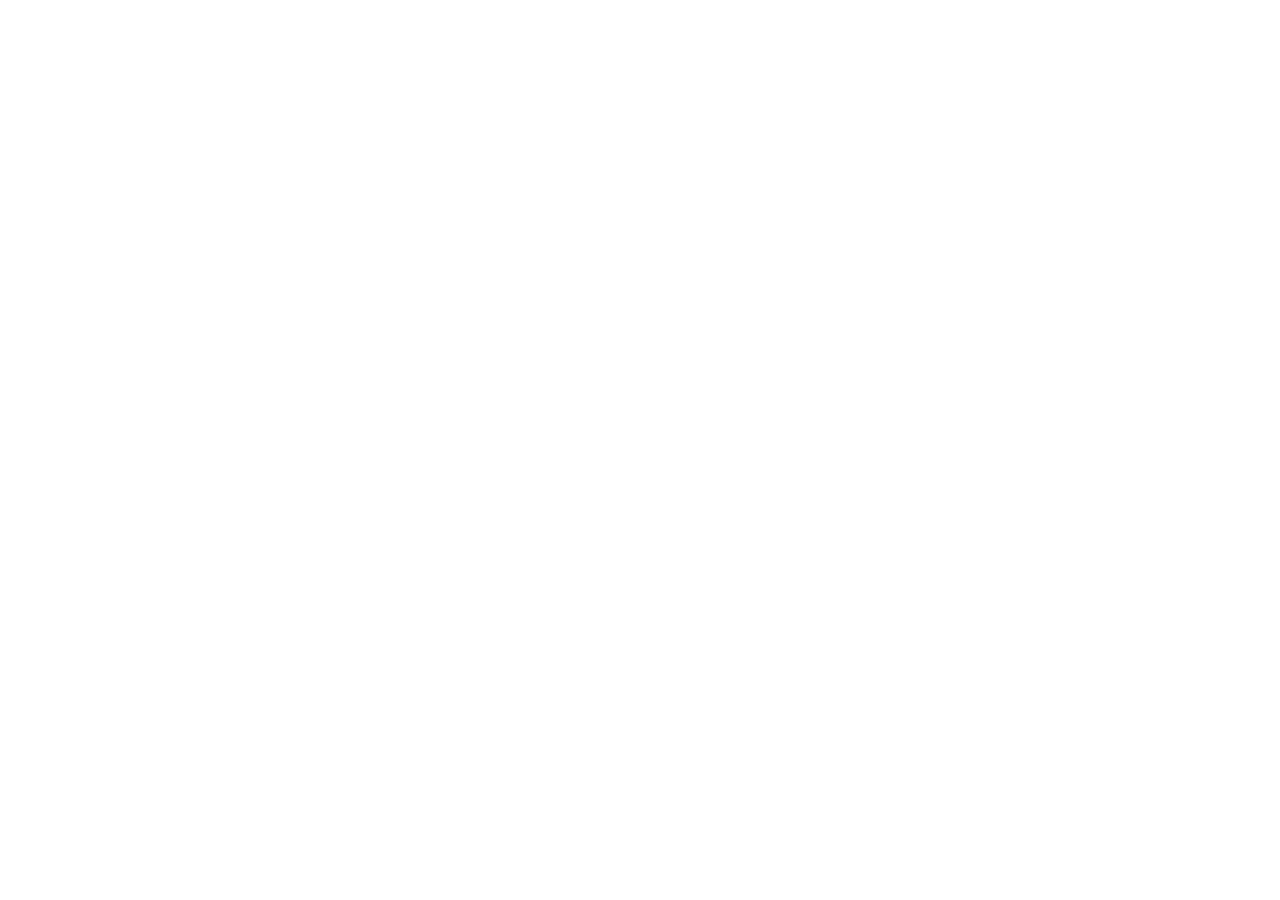
==== index.html @ 9a76689b "Atualiza formação: Engenharia de Software, período 2026-2030 pasta certa" ====
<!DOCTYPE html>
  <html lang="en">
    <head>
      <meta charset="UTF-8" />
      <meta name="viewport" content="width=device-width, initial-scale=1.0" />
      <title>portifolio</title>
      <style>html, body { height: 100%; margin: 0; } #root { height: 100%; }</style>
    </head>

    <body>
      <div id="root"></div>
      <script type="module" src="/src/main.tsx"></script>
    </body>
  </html>
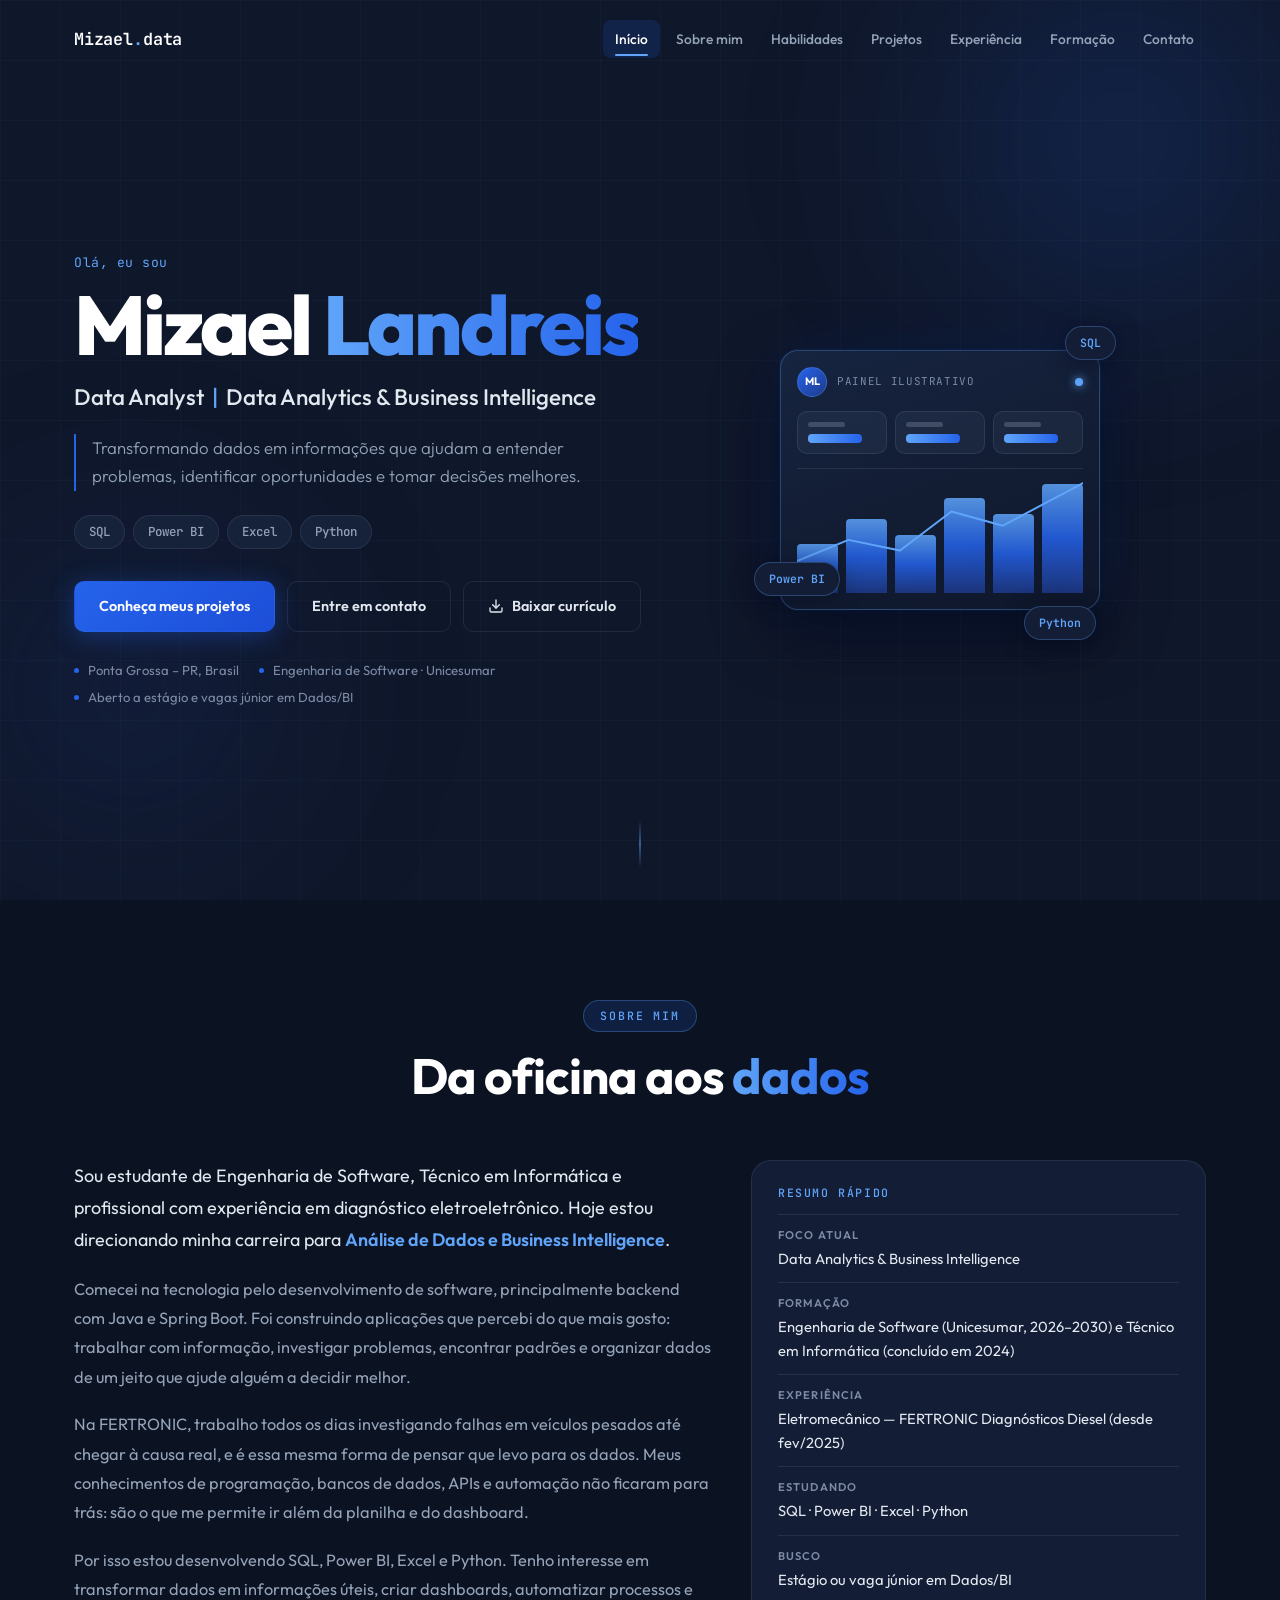
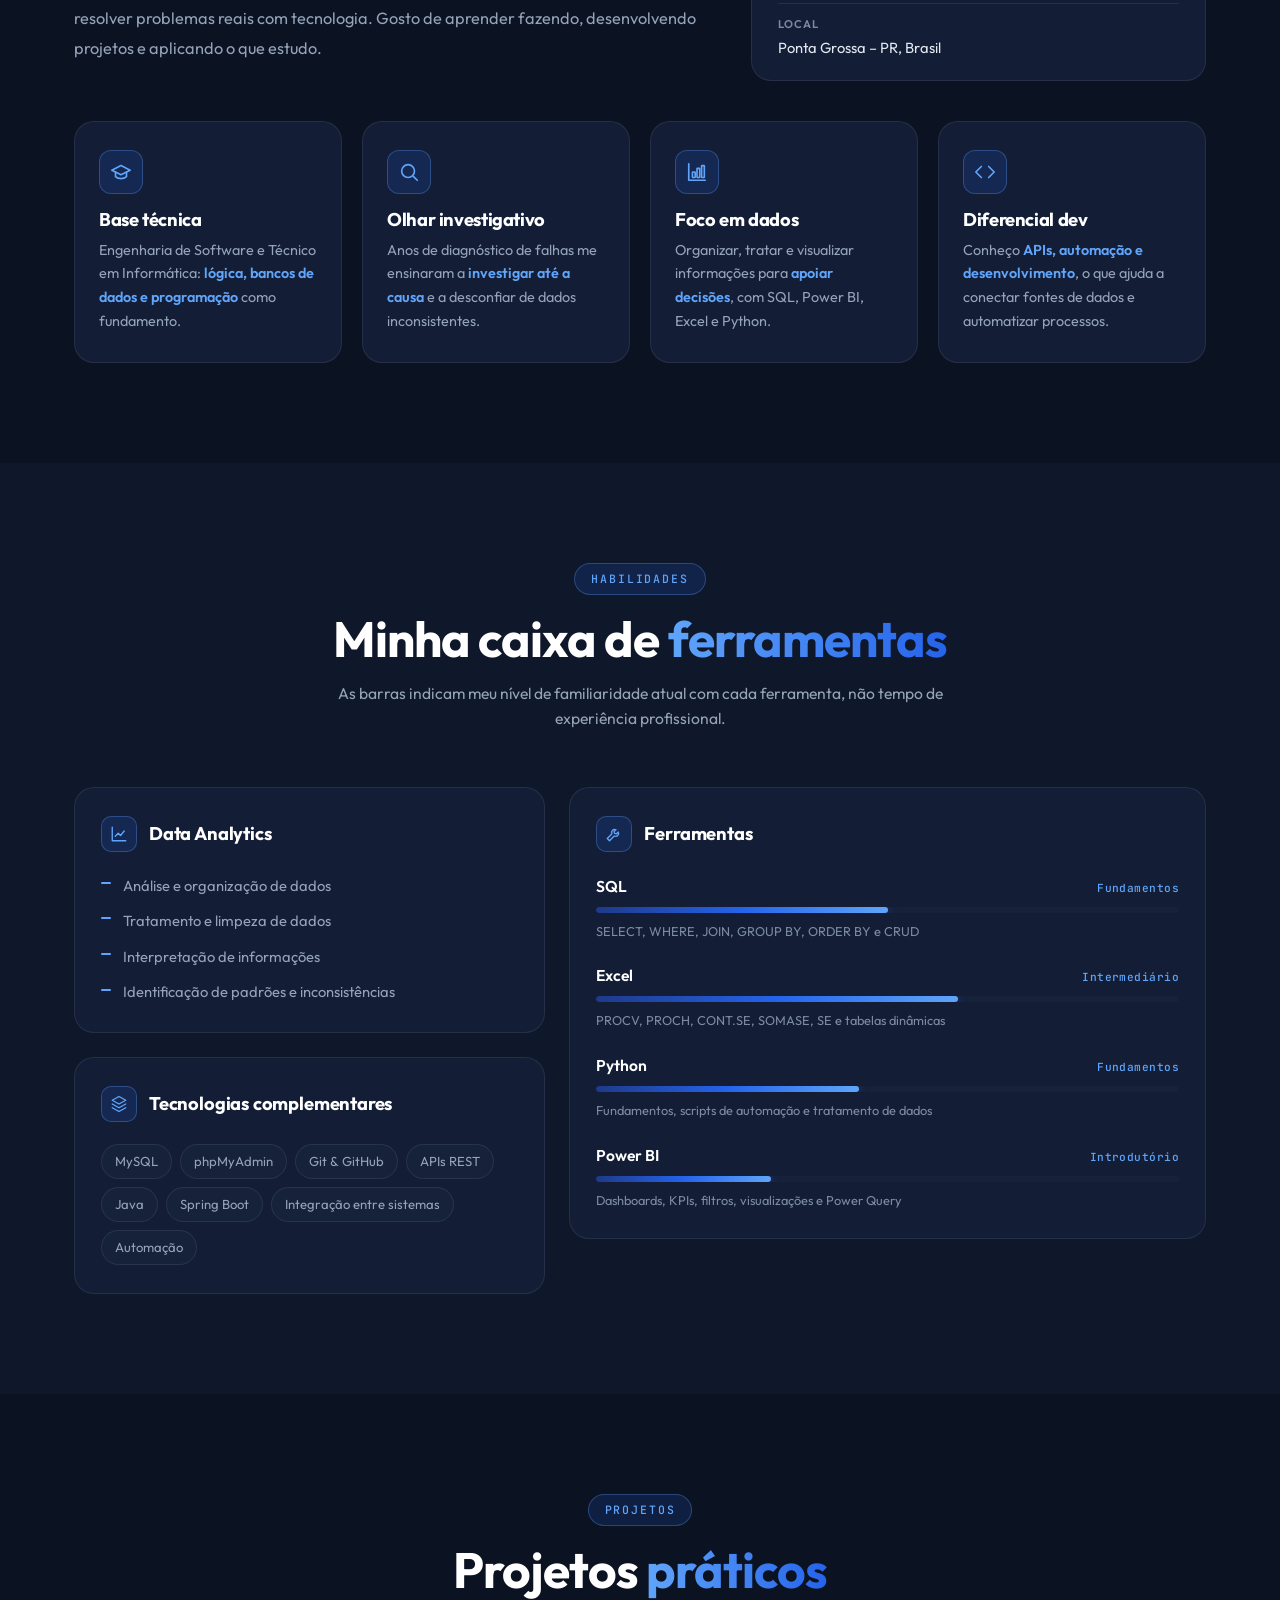
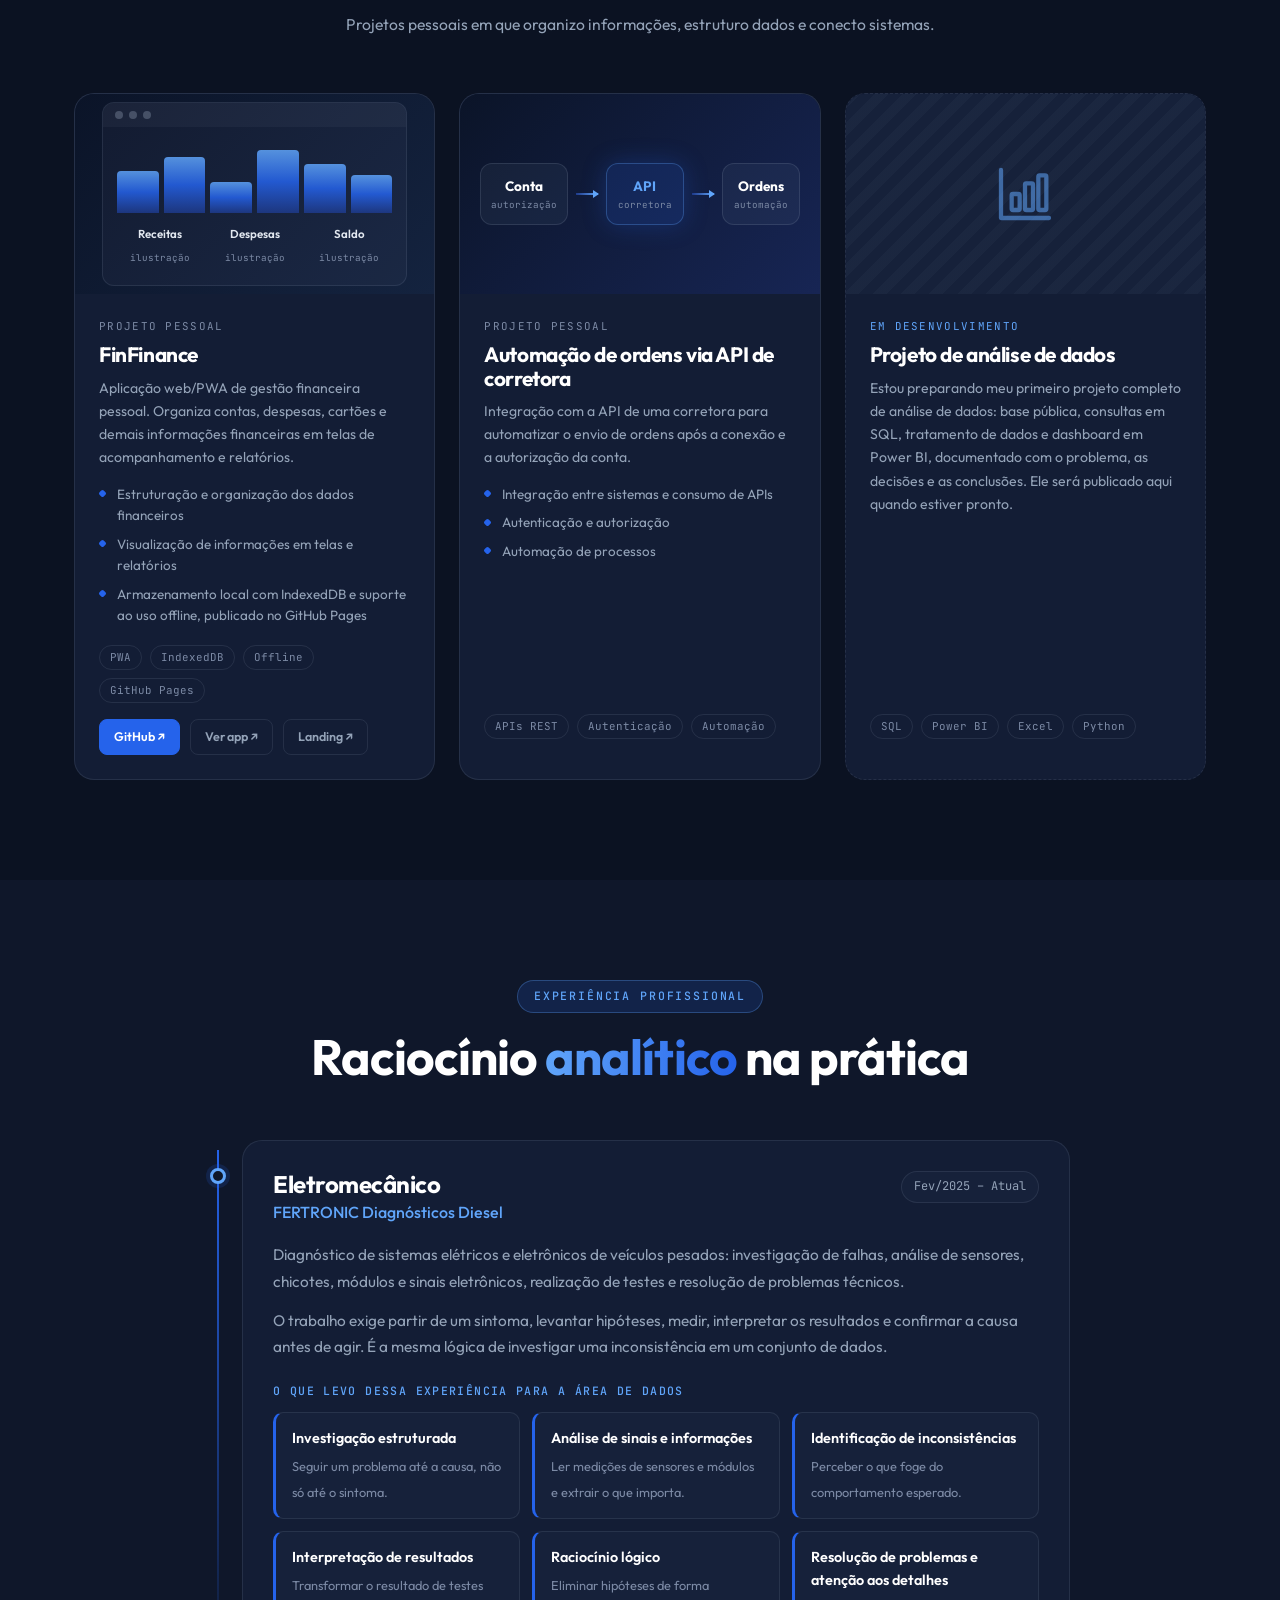
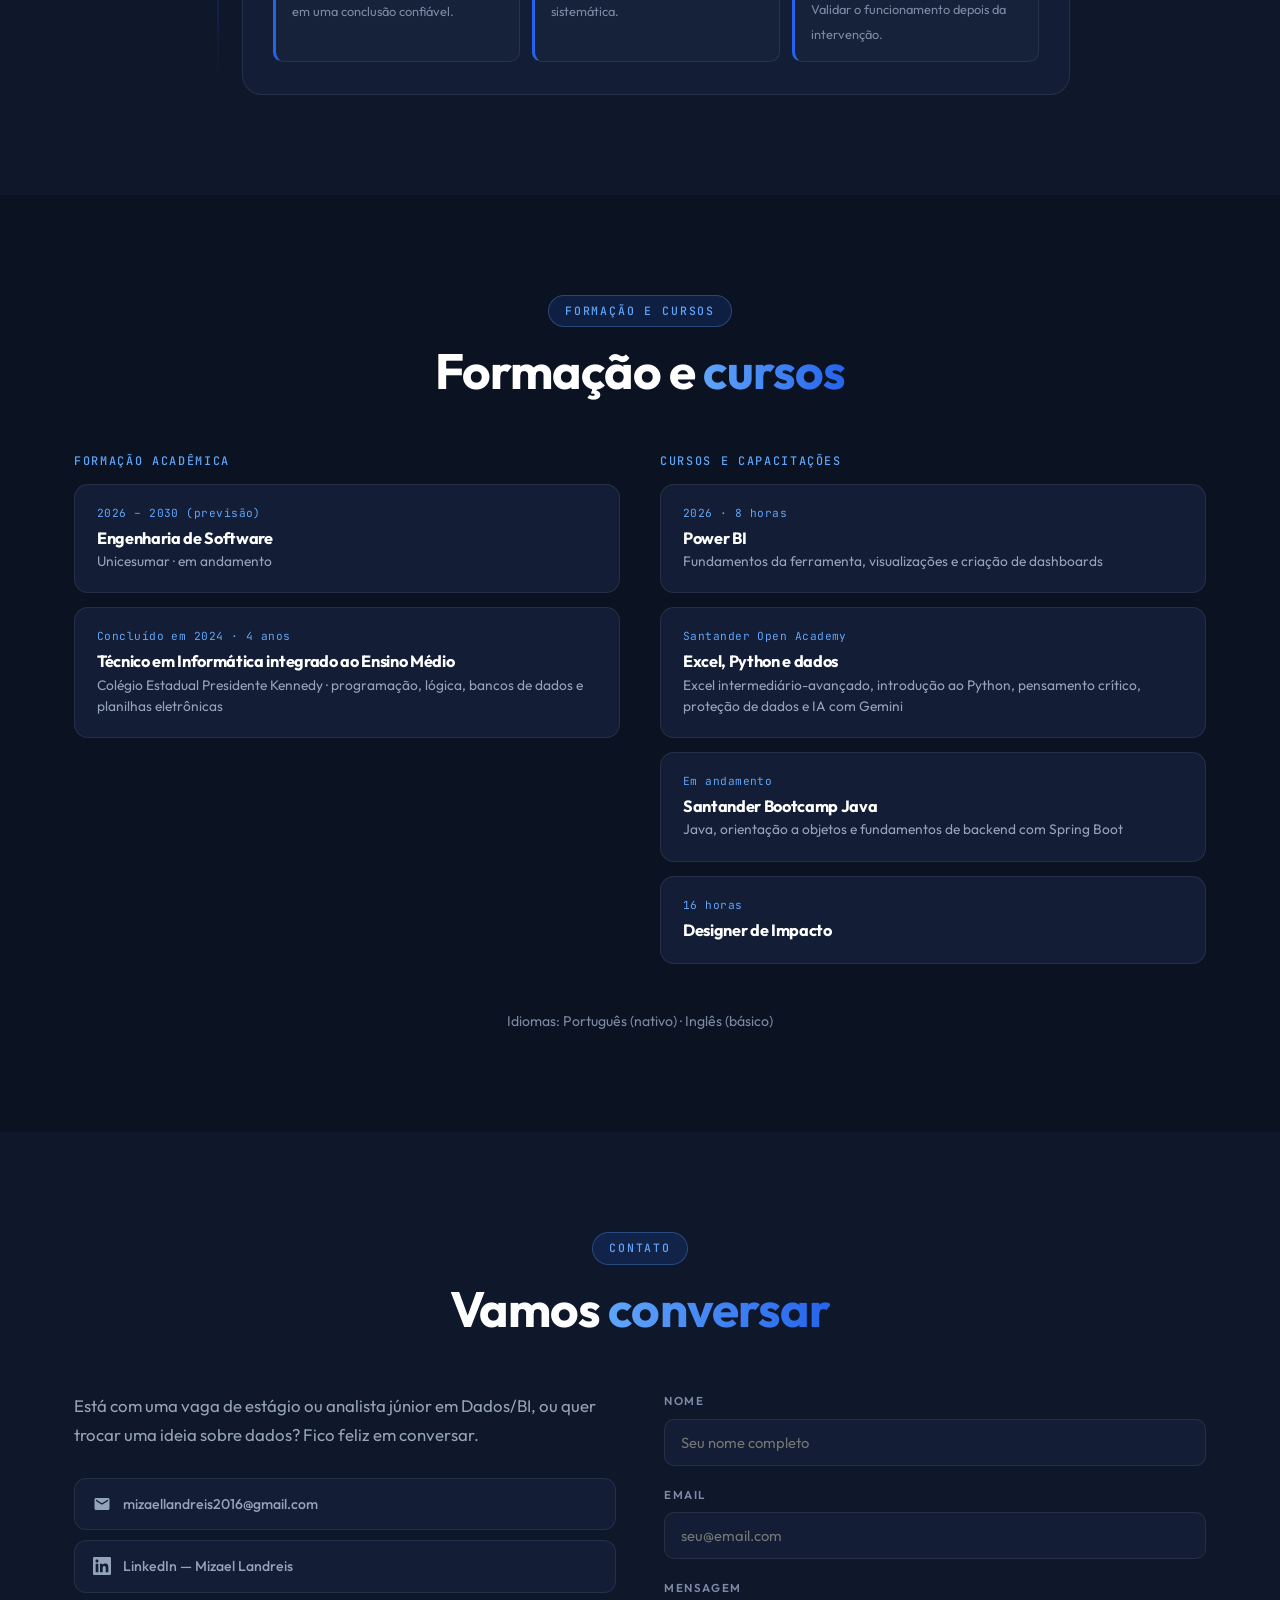
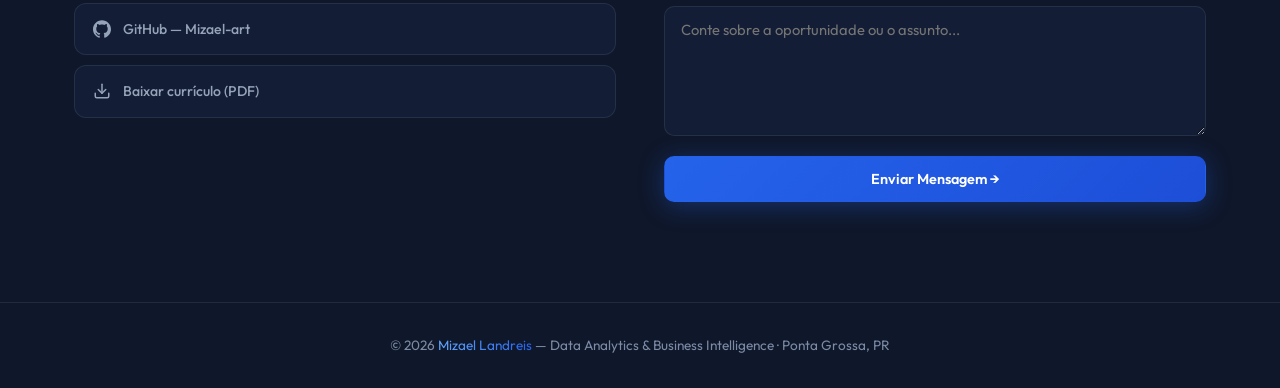
==== commit 42c444a2: "Portfólio reformulado para Data Analytics e Business Intelligence" ====
--- a/index.html
+++ b/index.html
@@ -1,16 +1,491 @@
-
-  <!DOCTYPE html>
-  <html lang="en">
-    <head>
-      <meta charset="UTF-8" />
-      <meta name="viewport" content="width=device-width, initial-scale=1.0" />
-      <title>portifolio</title>
-      <style>html, body { height: 100%; margin: 0; } #root { height: 100%; }</style>
-    </head>
-
-    <body>
-      <div id="root"></div>
-      <script type="module" src="/src/main.tsx"></script>
-    </body>
-  </html>
-  +<!DOCTYPE html>
+<html lang="pt-BR">
+<head>
+  <meta charset="UTF-8" />
+  <meta name="viewport" content="width=device-width, initial-scale=1.0"/>
+  <title>Mizael Landreis — Data Analyst | Data Analytics & Business Intelligence</title>
+  <meta name="description" content="Portfólio de Mizael Landreis, estudante de Engenharia de Software em transição para Data Analytics e Business Intelligence. SQL, Power BI, Excel e Python. Ponta Grossa – PR." />
+  <meta name="theme-color" content="#0F172A" />
+  <meta property="og:title" content="Mizael Landreis — Data Analyst | Data Analytics & BI" />
+  <meta property="og:description" content="Transformando dados em informações que ajudam a entender problemas, identificar oportunidades e tomar decisões melhores." />
+  <meta property="og:type" content="website" />
+  <link rel="preconnect" href="https://fonts.googleapis.com">
+  <link rel="preconnect" href="https://fonts.gstatic.com" crossorigin>
+  <link href="https://fonts.googleapis.com/css2?family=JetBrains+Mono:wght@400;500;600&family=Outfit:wght@300;400;500;600;700;800&display=swap" rel="stylesheet">
+  <link rel="stylesheet" href="style.css"/>
+</head>
+<body>
+
+  <!-- NAV -->
+  <nav id="navbar">
+    <div class="nav-inner">
+      <a href="#home" class="logo">Mizael<span class="dot">.</span>data</a>
+      <ul class="nav-links" id="navLinks">
+        <li><a href="#home">Início</a></li>
+        <li><a href="#about">Sobre mim</a></li>
+        <li><a href="#skills">Habilidades</a></li>
+        <li><a href="#projects">Projetos</a></li>
+        <li><a href="#experience">Experiência</a></li>
+        <li><a href="#education">Formação</a></li>
+        <li><a href="#contact">Contato</a></li>
+      </ul>
+      <button class="hamburger" id="hamburger" aria-label="Abrir menu" aria-expanded="false">
+        <span></span><span></span><span></span>
+      </button>
+    </div>
+  </nav>
+
+  <!-- HERO -->
+  <section id="home" class="hero">
+    <div class="hero-bg-grid"></div>
+    <div class="hero-orb orb1"></div>
+    <div class="hero-orb orb2"></div>
+    <div class="hero-content">
+      <p class="hero-eyebrow reveal">Olá, eu sou</p>
+      <h1 class="hero-name reveal">Mizael <span class="accent">Landreis</span></h1>
+      <h2 class="hero-title reveal">Data Analyst <span class="sep">|</span> Data Analytics &amp; Business Intelligence</h2>
+      <p class="hero-quote reveal">
+        Transformando dados em informações que ajudam a entender problemas, identificar oportunidades e tomar decisões melhores.
+      </p>
+      <p class="hero-desc reveal">
+        <span class="tag-pill">SQL</span>
+        <span class="tag-pill">Power BI</span>
+        <span class="tag-pill">Excel</span>
+        <span class="tag-pill">Python</span>
+      </p>
+      <div class="hero-cta reveal">
+        <a href="#projects" class="btn btn-primary">Conheça meus projetos</a>
+        <a href="#contact" class="btn btn-ghost">Entre em contato</a>
+        <a href="curriculo-mizael-landreis.pdf" class="btn btn-ghost" download>
+          <svg class="btn-ico" viewBox="0 0 24 24" fill="none" stroke="currentColor" stroke-width="2" stroke-linecap="round" stroke-linejoin="round"><path d="M21 15v4a2 2 0 0 1-2 2H5a2 2 0 0 1-2-2v-4"/><polyline points="7 10 12 15 17 10"/><line x1="12" y1="15" x2="12" y2="3"/></svg>
+          Baixar currículo
+        </a>
+      </div>
+      <ul class="hero-meta reveal">
+        <li>Ponta Grossa – PR, Brasil</li>
+        <li>Engenharia de Software · Unicesumar</li>
+        <li>Aberto a estágio e vagas júnior em Dados/BI</li>
+      </ul>
+    </div>
+
+    <!-- Painel ilustrativo (sem dados reais) -->
+    <div class="hero-visual reveal" aria-hidden="true">
+      <div class="dash">
+        <div class="dash-head">
+          <span class="dash-avatar">ML</span>
+          <span class="dash-title">Painel ilustrativo</span>
+          <span class="dash-live"></span>
+        </div>
+        <div class="dash-kpis">
+          <div class="dash-kpi"><i></i><b></b></div>
+          <div class="dash-kpi"><i></i><b></b></div>
+          <div class="dash-kpi"><i></i><b></b></div>
+        </div>
+        <div class="dash-chart">
+          <div class="bar" style="height:42%"></div>
+          <div class="bar" style="height:64%"></div>
+          <div class="bar" style="height:50%"></div>
+          <div class="bar" style="height:82%"></div>
+          <div class="bar" style="height:68%"></div>
+          <div class="bar" style="height:94%"></div>
+          <svg class="dash-line" viewBox="0 0 200 70" preserveAspectRatio="none">
+            <polyline points="0,52 36,40 72,46 108,24 144,32 200,8" fill="none" stroke="#60A5FA" stroke-width="2" stroke-linecap="round" stroke-linejoin="round" vector-effect="non-scaling-stroke"/>
+          </svg>
+        </div>
+      </div>
+      <div class="floating-badge b1">SQL</div>
+      <div class="floating-badge b2">Power BI</div>
+      <div class="floating-badge b3">Python</div>
+    </div>
+    <div class="scroll-indicator"><span></span></div>
+  </section>
+
+  <!-- ABOUT -->
+  <section id="about" class="about section-pad">
+    <div class="container">
+      <div class="section-header reveal">
+        <span class="section-label">Sobre mim</span>
+        <h2>Da oficina aos <span class="accent">dados</span></h2>
+      </div>
+
+      <div class="about-layout">
+        <div class="about-story reveal">
+          <p>Sou estudante de Engenharia de Software, Técnico em Informática e profissional com experiência em diagnóstico eletroeletrônico. Hoje estou direcionando minha carreira para <strong>Análise de Dados e Business Intelligence</strong>.</p>
+          <p>Comecei na tecnologia pelo desenvolvimento de software, principalmente backend com Java e Spring Boot. Foi construindo aplicações que percebi do que mais gosto: trabalhar com informação, investigar problemas, encontrar padrões e organizar dados de um jeito que ajude alguém a decidir melhor.</p>
+          <p>Na FERTRONIC, trabalho todos os dias investigando falhas em veículos pesados até chegar à causa real, e é essa mesma forma de pensar que levo para os dados. Meus conhecimentos de programação, bancos de dados, APIs e automação não ficaram para trás: são o que me permite ir além da planilha e do dashboard.</p>
+          <p>Por isso estou desenvolvendo SQL, Power BI, Excel e Python. Tenho interesse em transformar dados em informações úteis, criar dashboards, automatizar processos e resolver problemas reais com tecnologia. Gosto de aprender fazendo, desenvolvendo projetos e aplicando o que estudo.</p>
+        </div>
+
+        <aside class="about-snapshot reveal" style="--delay:0.1s">
+          <h3>Resumo rápido</h3>
+          <dl>
+            <div><dt>Foco atual</dt><dd>Data Analytics &amp; Business Intelligence</dd></div>
+            <div><dt>Formação</dt><dd>Engenharia de Software (Unicesumar, 2026–2030) e Técnico em Informática (concluído em 2024)</dd></div>
+            <div><dt>Experiência</dt><dd>Eletromecânico — FERTRONIC Diagnósticos Diesel (desde fev/2025)</dd></div>
+            <div><dt>Estudando</dt><dd>SQL · Power BI · Excel · Python</dd></div>
+            <div><dt>Busco</dt><dd>Estágio ou vaga júnior em Dados/BI</dd></div>
+            <div><dt>Local</dt><dd>Ponta Grossa – PR, Brasil</dd></div>
+          </dl>
+        </aside>
+      </div>
+
+      <div class="about-grid">
+        <div class="about-card reveal">
+          <div class="about-icon"><svg viewBox="0 0 24 24" fill="none" stroke="currentColor" stroke-width="1.8" stroke-linecap="round" stroke-linejoin="round"><path d="M22 10 12 5 2 10l10 5 10-5z"/><path d="M6 12v5c3 3 9 3 12 0v-5"/></svg></div>
+          <h3>Base técnica</h3>
+          <p>Engenharia de Software e Técnico em Informática: <strong>lógica, bancos de dados e programação</strong> como fundamento.</p>
+        </div>
+        <div class="about-card reveal" style="--delay:0.1s">
+          <div class="about-icon"><svg viewBox="0 0 24 24" fill="none" stroke="currentColor" stroke-width="1.8" stroke-linecap="round" stroke-linejoin="round"><circle cx="11" cy="11" r="7"/><path d="m21 21-4.3-4.3"/></svg></div>
+          <h3>Olhar investigativo</h3>
+          <p>Anos de diagnóstico de falhas me ensinaram a <strong>investigar até a causa</strong> e a desconfiar de dados inconsistentes.</p>
+        </div>
+        <div class="about-card reveal" style="--delay:0.2s">
+          <div class="about-icon"><svg viewBox="0 0 24 24" fill="none" stroke="currentColor" stroke-width="1.8" stroke-linecap="round" stroke-linejoin="round"><path d="M3 3v18h18"/><rect x="7" y="12" width="3" height="6" rx="0.5"/><rect x="12" y="8" width="3" height="10" rx="0.5"/><rect x="17" y="5" width="3" height="13" rx="0.5"/></svg></div>
+          <h3>Foco em dados</h3>
+          <p>Organizar, tratar e visualizar informações para <strong>apoiar decisões</strong>, com SQL, Power BI, Excel e Python.</p>
+        </div>
+        <div class="about-card reveal" style="--delay:0.3s">
+          <div class="about-icon"><svg viewBox="0 0 24 24" fill="none" stroke="currentColor" stroke-width="1.8" stroke-linecap="round" stroke-linejoin="round"><polyline points="16 18 22 12 16 6"/><polyline points="8 6 2 12 8 18"/></svg></div>
+          <h3>Diferencial dev</h3>
+          <p>Conheço <strong>APIs, automação e desenvolvimento</strong>, o que ajuda a conectar fontes de dados e automatizar processos.</p>
+        </div>
+      </div>
+    </div>
+  </section>
+
+  <!-- SKILLS -->
+  <section id="skills" class="skills section-pad">
+    <div class="container">
+      <div class="section-header reveal">
+        <span class="section-label">Habilidades</span>
+        <h2>Minha caixa de <span class="accent">ferramentas</span></h2>
+        <p class="section-sub">As barras indicam meu nível de familiaridade atual com cada ferramenta, não tempo de experiência profissional.</p>
+      </div>
+
+      <div class="skills-grid">
+
+        <!-- Data Analytics -->
+        <div class="skill-group reveal">
+          <div class="skill-group-header">
+            <span class="skill-icon"><svg viewBox="0 0 24 24" fill="none" stroke="currentColor" stroke-width="1.8" stroke-linecap="round" stroke-linejoin="round"><path d="M3 3v18h18"/><path d="m7 15 4-4 3 3 5-6"/></svg></span>
+            Data Analytics
+          </div>
+          <ul class="skill-list">
+            <li>Análise e organização de dados</li>
+            <li>Tratamento e limpeza de dados</li>
+            <li>Interpretação de informações</li>
+            <li>Identificação de padrões e inconsistências</li>
+          </ul>
+        </div>
+
+        <!-- Ferramentas -->
+        <div class="skill-group skill-group-wide reveal" style="--delay:0.1s">
+          <div class="skill-group-header">
+            <span class="skill-icon"><svg viewBox="0 0 24 24" fill="none" stroke="currentColor" stroke-width="1.8" stroke-linecap="round" stroke-linejoin="round"><path d="M14.7 6.3a4 4 0 0 0-5.4 5.4L3 18l3 3 6.3-6.3a4 4 0 0 0 5.4-5.4l-2.4 2.4-2.6-.6-.6-2.6z"/></svg></span>
+            Ferramentas
+          </div>
+
+          <div class="skill-item">
+            <div class="skill-info"><span>SQL</span><span class="skill-level">Fundamentos</span></div>
+            <div class="skill-bar"><div class="skill-fill" data-w="50"></div></div>
+            <p class="skill-note">SELECT, WHERE, JOIN, GROUP BY, ORDER BY e CRUD</p>
+          </div>
+          <div class="skill-item">
+            <div class="skill-info"><span>Excel</span><span class="skill-level">Intermediário</span></div>
+            <div class="skill-bar"><div class="skill-fill" data-w="62"></div></div>
+            <p class="skill-note">PROCV, PROCH, CONT.SE, SOMASE, SE e tabelas dinâmicas</p>
+          </div>
+          <div class="skill-item">
+            <div class="skill-info"><span>Python</span><span class="skill-level">Fundamentos</span></div>
+            <div class="skill-bar"><div class="skill-fill" data-w="45"></div></div>
+            <p class="skill-note">Fundamentos, scripts de automação e tratamento de dados</p>
+          </div>
+          <div class="skill-item">
+            <div class="skill-info"><span>Power BI</span><span class="skill-level">Introdutório</span></div>
+            <div class="skill-bar"><div class="skill-fill" data-w="30"></div></div>
+            <p class="skill-note">Dashboards, KPIs, filtros, visualizações e Power Query</p>
+          </div>
+        </div>
+
+        <!-- Complementares -->
+        <div class="skill-group reveal" style="--delay:0.2s">
+          <div class="skill-group-header">
+            <span class="skill-icon"><svg viewBox="0 0 24 24" fill="none" stroke="currentColor" stroke-width="1.8" stroke-linecap="round" stroke-linejoin="round"><path d="m12 2 9 5-9 5-9-5z"/><path d="m3 12 9 5 9-5"/><path d="m3 17 9 5 9-5"/></svg></span>
+            Tecnologias complementares
+          </div>
+          <div class="chip-list">
+            <span>MySQL</span>
+            <span>phpMyAdmin</span>
+            <span>Git &amp; GitHub</span>
+            <span>APIs REST</span>
+            <span>Java</span>
+            <span>Spring Boot</span>
+            <span>Integração entre sistemas</span>
+            <span>Automação</span>
+          </div>
+        </div>
+
+      </div>
+    </div>
+  </section>
+
+  <!-- PROJECTS -->
+  <section id="projects" class="projects section-pad">
+    <div class="container">
+      <div class="section-header reveal">
+        <span class="section-label">Projetos</span>
+        <h2>Projetos <span class="accent">práticos</span></h2>
+        <p class="section-sub">Projetos pessoais em que organizo informações, estruturo dados e conecto sistemas.</p>
+      </div>
+      <div class="projects-grid">
+
+        <!-- FinFinance -->
+        <div class="project-card reveal">
+          <div class="project-thumb finance-thumb">
+            <div class="project-mock">
+              <div class="mock-header">
+                <span class="mock-dot"></span><span class="mock-dot"></span><span class="mock-dot"></span>
+              </div>
+              <div class="mock-body">
+                <div class="mock-chart">
+                  <div class="bar" style="height:60%"></div>
+                  <div class="bar" style="height:80%"></div>
+                  <div class="bar" style="height:45%"></div>
+                  <div class="bar" style="height:90%"></div>
+                  <div class="bar" style="height:70%"></div>
+                  <div class="bar" style="height:55%"></div>
+                </div>
+                <div class="mock-stats">
+                  <div class="mock-stat"><span>Receitas</span><small>ilustração</small></div>
+                  <div class="mock-stat"><span>Despesas</span><small>ilustração</small></div>
+                  <div class="mock-stat"><span>Saldo</span><small>ilustração</small></div>
+                </div>
+              </div>
+            </div>
+            <div class="project-overlay"><span class="project-tag">Web / PWA</span></div>
+          </div>
+          <div class="project-info">
+            <span class="project-kicker">Projeto pessoal</span>
+            <h3>FinFinance</h3>
+            <p>Aplicação web/PWA de gestão financeira pessoal. Organiza contas, despesas, cartões e demais informações financeiras em telas de acompanhamento e relatórios.</p>
+            <ul class="project-points">
+              <li>Estruturação e organização dos dados financeiros</li>
+              <li>Visualização de informações em telas e relatórios</li>
+              <li>Armazenamento local com IndexedDB e suporte ao uso offline, publicado no GitHub Pages</li>
+            </ul>
+            <div class="project-tags">
+              <span>PWA</span><span>IndexedDB</span><span>Offline</span><span>GitHub Pages</span>
+            </div>
+            <div class="project-links">
+              <a href="https://github.com/Mizael-art/appFinFinance" target="_blank" rel="noopener" class="plink plink-primary">GitHub ↗</a>
+              <a href="https://mizael-art.github.io/FinFinancesBr/" target="_blank" rel="noopener" class="plink plink-ghost">Ver app ↗</a>
+              <a href="https://finfinance-landing.vercel.app" target="_blank" rel="noopener" class="plink plink-ghost">Landing ↗</a>
+            </div>
+          </div>
+        </div>
+
+        <!-- Automação via API de corretora -->
+        <div class="project-card reveal" style="--delay:0.1s">
+          <div class="project-thumb api-thumb">
+            <div class="flow" aria-hidden="true">
+              <div class="flow-node"><b>Conta</b><small>autorização</small></div>
+              <div class="flow-arrow"></div>
+              <div class="flow-node flow-node-main"><b>API</b><small>corretora</small></div>
+              <div class="flow-arrow"></div>
+              <div class="flow-node"><b>Ordens</b><small>automação</small></div>
+            </div>
+            <div class="project-overlay"><span class="project-tag">API / Automação</span></div>
+          </div>
+          <div class="project-info">
+            <span class="project-kicker">Projeto pessoal</span>
+            <h3>Automação de ordens via API de corretora</h3>
+            <p>Integração com a API de uma corretora para automatizar o envio de ordens após a conexão e a autorização da conta.</p>
+            <ul class="project-points">
+              <li>Integração entre sistemas e consumo de APIs</li>
+              <li>Autenticação e autorização</li>
+              <li>Automação de processos</li>
+            </ul>
+            <div class="project-tags">
+              <span>APIs REST</span><span>Autenticação</span><span>Automação</span>
+            </div>
+          </div>
+        </div>
+
+        <!-- Em desenvolvimento -->
+        <div class="project-card project-card-soon reveal" style="--delay:0.2s">
+          <div class="project-thumb soon-thumb">
+            <div class="soon-icon" aria-hidden="true">
+              <svg viewBox="0 0 24 24" fill="none" stroke="currentColor" stroke-width="1.6" stroke-linecap="round" stroke-linejoin="round"><path d="M3 3v18h18"/><rect x="7" y="12" width="3" height="6" rx="0.5"/><rect x="12" y="8" width="3" height="10" rx="0.5"/><rect x="17" y="5" width="3" height="13" rx="0.5"/></svg>
+            </div>
+          </div>
+          <div class="project-info">
+            <span class="project-kicker project-kicker-soon">Em desenvolvimento</span>
+            <h3>Projeto de análise de dados</h3>
+            <p>Estou preparando meu primeiro projeto completo de análise de dados: base pública, consultas em SQL, tratamento de dados e dashboard em Power BI, documentado com o problema, as decisões e as conclusões. Ele será publicado aqui quando estiver pronto.</p>
+            <div class="project-tags">
+              <span>SQL</span><span>Power BI</span><span>Excel</span><span>Python</span>
+            </div>
+          </div>
+        </div>
+
+      </div>
+    </div>
+  </section>
+
+  <!-- EXPERIENCE -->
+  <section id="experience" class="experience section-pad">
+    <div class="container">
+      <div class="section-header reveal">
+        <span class="section-label">Experiência profissional</span>
+        <h2>Raciocínio <span class="accent">analítico</span> na prática</h2>
+      </div>
+
+      <div class="timeline">
+        <div class="timeline-item reveal">
+          <div class="timeline-marker"></div>
+          <div class="timeline-card">
+            <div class="timeline-top">
+              <div>
+                <h3>Eletromecânico</h3>
+                <p class="timeline-company">FERTRONIC Diagnósticos Diesel</p>
+              </div>
+              <span class="timeline-date">Fev/2025 – Atual</span>
+            </div>
+            <p class="timeline-text">Diagnóstico de sistemas elétricos e eletrônicos de veículos pesados: investigação de falhas, análise de sensores, chicotes, módulos e sinais eletrônicos, realização de testes e resolução de problemas técnicos.</p>
+            <p class="timeline-text">O trabalho exige partir de um sintoma, levantar hipóteses, medir, interpretar os resultados e confirmar a causa antes de agir. É a mesma lógica de investigar uma inconsistência em um conjunto de dados.</p>
+
+            <h4 class="timeline-sub">O que levo dessa experiência para a área de dados</h4>
+            <div class="skill-map">
+              <div class="skill-map-item"><b>Investigação estruturada</b><span>Seguir um problema até a causa, não só até o sintoma.</span></div>
+              <div class="skill-map-item"><b>Análise de sinais e informações</b><span>Ler medições de sensores e módulos e extrair o que importa.</span></div>
+              <div class="skill-map-item"><b>Identificação de inconsistências</b><span>Perceber o que foge do comportamento esperado.</span></div>
+              <div class="skill-map-item"><b>Interpretação de resultados</b><span>Transformar o resultado de testes em uma conclusão confiável.</span></div>
+              <div class="skill-map-item"><b>Raciocínio lógico</b><span>Eliminar hipóteses de forma sistemática.</span></div>
+              <div class="skill-map-item"><b>Resolução de problemas e atenção aos detalhes</b><span>Validar o funcionamento depois da intervenção.</span></div>
+            </div>
+          </div>
+        </div>
+      </div>
+    </div>
+  </section>
+
+  <!-- EDUCATION -->
+  <section id="education" class="education section-pad">
+    <div class="container">
+      <div class="section-header reveal">
+        <span class="section-label">Formação e cursos</span>
+        <h2>Formação e <span class="accent">cursos</span></h2>
+      </div>
+
+      <div class="edu-grid">
+        <div class="edu-col">
+          <h3 class="edu-heading">Formação acadêmica</h3>
+          <div class="edu-card reveal">
+            <span class="edu-date">2026 – 2030 (previsão)</span>
+            <h4>Engenharia de Software</h4>
+            <p>Unicesumar · em andamento</p>
+          </div>
+          <div class="edu-card reveal" style="--delay:0.1s">
+            <span class="edu-date">Concluído em 2024 · 4 anos</span>
+            <h4>Técnico em Informática integrado ao Ensino Médio</h4>
+            <p>Colégio Estadual Presidente Kennedy · programação, lógica, bancos de dados e planilhas eletrônicas</p>
+          </div>
+        </div>
+
+        <div class="edu-col">
+          <h3 class="edu-heading">Cursos e capacitações</h3>
+          <div class="edu-card reveal">
+            <span class="edu-date">2026 · 8 horas</span>
+            <h4>Power BI</h4>
+            <p>Fundamentos da ferramenta, visualizações e criação de dashboards</p>
+          </div>
+          <div class="edu-card reveal" style="--delay:0.1s">
+            <span class="edu-date">Santander Open Academy</span>
+            <h4>Excel, Python e dados</h4>
+            <p>Excel intermediário-avançado, introdução ao Python, pensamento crítico, proteção de dados e IA com Gemini</p>
+          </div>
+          <div class="edu-card reveal" style="--delay:0.15s">
+            <span class="edu-date">Em andamento</span>
+            <h4>Santander Bootcamp Java</h4>
+            <p>Java, orientação a objetos e fundamentos de backend com Spring Boot</p>
+          </div>
+          <div class="edu-card reveal" style="--delay:0.2s">
+            <span class="edu-date">16 horas</span>
+            <h4>Designer de Impacto</h4>
+          </div>
+        </div>
+      </div>
+
+      <p class="edu-lang reveal">Idiomas: Português (nativo) · Inglês (básico)</p>
+    </div>
+  </section>
+
+  <!-- CONTACT -->
+  <section id="contact" class="contact section-pad">
+    <div class="container">
+      <div class="section-header reveal">
+        <span class="section-label">Contato</span>
+        <h2>Vamos <span class="accent">conversar</span></h2>
+      </div>
+      <div class="contact-grid">
+        <div class="contact-info reveal">
+          <p class="contact-lead">Está com uma vaga de estágio ou analista júnior em Dados/BI, ou quer trocar uma ideia sobre dados? Fico feliz em conversar.</p>
+          <div class="social-links">
+            <a href="mailto:mizaellandreis2016@gmail.com" class="social-btn">
+              <svg viewBox="0 0 24 24" fill="currentColor"><path d="M20 4H4c-1.1 0-2 .9-2 2v12c0 1.1.9 2 2 2h16c1.1 0 2-.9 2-2V6c0-1.1-.9-2-2-2zm0 4l-8 5-8-5V6l8 5 8-5v2z"/></svg>
+              mizaellandreis2016@gmail.com
+            </a>
+            <a href="https://linkedin.com/in/mizael-landreis-06b6a039b/" target="_blank" rel="noopener" class="social-btn">
+              <svg viewBox="0 0 24 24" fill="currentColor"><path d="M20.447 20.452h-3.554v-5.569c0-1.328-.027-3.037-1.852-3.037-1.853 0-2.136 1.445-2.136 2.939v5.667H9.351V9h3.414v1.561h.046c.477-.9 1.637-1.85 3.37-1.85 3.601 0 4.267 2.37 4.267 5.455v6.286zM5.337 7.433c-1.144 0-2.063-.926-2.063-2.065 0-1.138.92-2.063 2.063-2.063 1.14 0 2.064.925 2.064 2.063 0 1.139-.925 2.065-2.064 2.065zm1.782 13.019H3.555V9h3.564v11.452zM22.225 0H1.771C.792 0 0 .774 0 1.729v20.542C0 23.227.792 24 1.771 24h20.451C23.2 24 24 23.227 24 22.271V1.729C24 .774 23.2 0 22.222 0h.003z"/></svg>
+              LinkedIn — Mizael Landreis
+            </a>
+            <a href="https://github.com/Mizael-art" target="_blank" rel="noopener" class="social-btn">
+              <svg viewBox="0 0 24 24" fill="currentColor"><path d="M12 .297c-6.63 0-12 5.373-12 12 0 5.303 3.438 9.8 8.205 11.385.6.113.82-.258.82-.577 0-.285-.01-1.04-.015-2.04-3.338.724-4.042-1.61-4.042-1.61C4.422 18.07 3.633 17.7 3.633 17.7c-1.087-.744.084-.729.084-.729 1.205.084 1.838 1.236 1.838 1.236 1.07 1.835 2.809 1.305 3.495.998.108-.776.417-1.305.76-1.605-2.665-.3-5.466-1.332-5.466-5.93 0-1.31.465-2.38 1.235-3.22-.135-.303-.54-1.523.105-3.176 0 0 1.005-.322 3.3 1.23.96-.267 1.98-.399 3-.405 1.02.006 2.04.138 3 .405 2.28-1.552 3.285-1.23 3.285-1.23.645 1.653.24 2.873.12 3.176.765.84 1.23 1.91 1.23 3.22 0 4.61-2.805 5.625-5.475 5.921.42.36.81 1.096.81 2.22 0 1.606-.015 2.896-.015 3.286 0 .315.21.69.825.57C20.565 22.092 24 17.592 24 12.297c0-6.627-5.373-12-12-12"/></svg>
+              GitHub — Mizael-art
+            </a>
+            <a href="curriculo-mizael-landreis.pdf" class="social-btn" download>
+              <svg viewBox="0 0 24 24" fill="none" stroke="currentColor" stroke-width="2" stroke-linecap="round" stroke-linejoin="round"><path d="M21 15v4a2 2 0 0 1-2 2H5a2 2 0 0 1-2-2v-4"/><polyline points="7 10 12 15 17 10"/><line x1="12" y1="15" x2="12" y2="3"/></svg>
+              Baixar currículo (PDF)
+            </a>
+          </div>
+        </div>
+        <div class="contact-form reveal" style="--delay:0.15s">
+          <div class="form-group">
+            <label for="f-name">Nome</label>
+            <input id="f-name" type="text" placeholder="Seu nome completo" autocomplete="name" />
+          </div>
+          <div class="form-group">
+            <label for="f-email">Email</label>
+            <input id="f-email" type="email" placeholder="seu@email.com" autocomplete="email" />
+          </div>
+          <div class="form-group">
+            <label for="f-msg">Mensagem</label>
+            <textarea id="f-msg" rows="5" placeholder="Conte sobre a oportunidade ou o assunto..."></textarea>
+          </div>
+          <button class="btn btn-primary full-width" onclick="handleSend()">Enviar Mensagem →</button>
+          <div id="formMsg" class="form-msg hidden">Abrimos o seu aplicativo de e-mail com a mensagem pronta. Basta enviar!</div>
+        </div>
+      </div>
+    </div>
+  </section>
+
+  <!-- FOOTER -->
+  <footer class="footer">
+    <div class="container">
+      <p>© 2026 <span class="accent">Mizael Landreis</span> — Data Analytics &amp; Business Intelligence · Ponta Grossa, PR</p>
+    </div>
+  </footer>
+
+  <!-- MODAL (visualizador de imagens, reutilizável para prints de projetos) -->
+  <div id="modal-overlay" class="modal-overlay" onclick="closeModal()">
+    <div class="modal-box" onclick="event.stopPropagation()">
+      <button class="modal-close" onclick="closeModal()" aria-label="Fechar">✕</button>
+      <img id="modal-img" src="" alt="" />
+      <p id="modal-caption"></p>
+    </div>
+  </div>
+
+  <script src="script.js"></script>
+</body>
+</html>
--- a/style.css
+++ b/style.css
@@ -0,0 +1,672 @@
+/* ══════════════════════════════════════════
+   MIZAEL LANDREIS — Portfólio Data Analytics
+   style.css · Dark Theme · Blue Accents
+   Outfit (títulos e texto) + JetBrains Mono (rótulos)
+══════════════════════════════════════════ */
+
+:root {
+  /* Superfícies (azul profundo) */
+  --bg:        #0F172A;
+  --bg2:       #0B1222;
+  --bg3:       #16213A;
+  --card:      #131D35;
+  --card-hov:  #182541;
+  --border:    rgba(148,163,184,0.14);
+
+  /* Azuis */
+  --blue:        #2563EB;   /* principal */
+  --blue-dark:   #1E3A8A;   /* escuro */
+  --blue-light:  #60A5FA;   /* claro / destaques em texto */
+  --blue-glow:   rgba(37,99,235,0.16);
+  --blue-line:   rgba(96,165,250,0.30);
+
+  /* Texto */
+  --text:       #E2E8F0;
+  --text-muted: #94A3B8;
+  --text-dim:   #7C8AA5;
+  --white:      #FFFFFF;
+
+  --radius:    14px;
+  --radius-lg: 20px;
+  --shadow:    0 8px 40px rgba(2,6,23,0.6);
+  --shadow-card: 0 4px 24px rgba(2,6,23,0.4);
+  --transition: 0.35s cubic-bezier(0.25, 0.46, 0.45, 0.94);
+  --mono: 'JetBrains Mono', ui-monospace, 'SFMono-Regular', Menlo, monospace;
+}
+
+*, *::before, *::after { box-sizing: border-box; margin: 0; padding: 0; }
+html { scroll-behavior: smooth; }
+
+body {
+  font-family: 'Outfit', sans-serif;
+  background: var(--bg);
+  color: var(--text);
+  overflow-x: hidden;
+  line-height: 1.6;
+}
+
+::-webkit-scrollbar { width: 6px; }
+::-webkit-scrollbar-track { background: var(--bg); }
+::-webkit-scrollbar-thumb { background: var(--blue); border-radius: 4px; }
+
+h1, h2, h3, h4 {
+  font-family: 'Outfit', sans-serif;
+  font-weight: 700;
+  letter-spacing: -0.02em;
+  line-height: 1.12;
+}
+.accent {
+  background: linear-gradient(90deg, var(--blue-light), var(--blue));
+  -webkit-background-clip: text; background-clip: text;
+  -webkit-text-fill-color: transparent; color: var(--blue-light);
+}
+
+/* ── Layout ── */
+.container { max-width: 1180px; margin: 0 auto; padding: 0 24px; }
+.section-pad { padding: 100px 0; }
+
+/* ── Section Headers ── */
+.section-header { text-align: center; margin-bottom: 56px; }
+.section-label {
+  display: inline-block;
+  font-family: var(--mono);
+  font-size: 0.72rem; font-weight: 500;
+  letter-spacing: 0.16em; text-transform: uppercase;
+  color: var(--blue-light);
+  background: var(--blue-glow);
+  border: 1px solid var(--blue-line);
+  padding: 6px 16px; border-radius: 100px;
+  margin-bottom: 16px;
+}
+.section-header h2 { font-size: clamp(2rem, 4.6vw, 3.1rem); color: var(--white); }
+.section-sub { max-width: 620px; margin: 14px auto 0; color: var(--text-muted); font-size: 0.98rem; }
+
+/* ── Reveal Animations ── */
+.reveal {
+  opacity: 0;
+  transform: translateY(32px);
+  transition: opacity 0.65s ease var(--delay, 0s),
+              transform 0.65s ease var(--delay, 0s);
+}
+.reveal.visible { opacity: 1; transform: translateY(0); }
+
+/* ════════════════════════════════════════ NAV */
+#navbar {
+  position: fixed; top: 0; left: 0; right: 0; z-index: 1000;
+  transition: background var(--transition), box-shadow var(--transition);
+}
+#navbar.scrolled {
+  background: rgba(15,23,42,0.88);
+  backdrop-filter: blur(20px);
+  box-shadow: 0 1px 0 var(--border);
+}
+.nav-inner {
+  max-width: 1180px; margin: 0 auto;
+  padding: 20px 24px;
+  display: flex; align-items: center; justify-content: space-between;
+  transition: padding var(--transition);
+}
+#navbar.scrolled .nav-inner { padding: 14px 24px; }
+
+.logo {
+  font-family: var(--mono);
+  font-size: 1.05rem; font-weight: 600;
+  color: var(--white); text-decoration: none; letter-spacing: -0.01em;
+}
+.dot { color: var(--blue-light); }
+
+.nav-links { list-style: none; display: flex; gap: 4px; }
+.nav-links a {
+  position: relative; display: block; padding: 8px 12px;
+  font-size: 0.86rem; font-weight: 500;
+  color: var(--text-muted); text-decoration: none;
+  border-radius: 8px; transition: color var(--transition), background var(--transition);
+}
+.nav-links a:hover { color: var(--white); background: rgba(148,163,184,0.1); }
+.nav-links a.active { color: var(--white); background: var(--blue-glow); }
+.nav-links a.active::after {
+  content: ''; position: absolute; left: 12px; right: 12px; bottom: 2px;
+  height: 2px; border-radius: 2px; background: var(--blue-light);
+}
+
+.hamburger {
+  display: none; flex-direction: column; gap: 5px;
+  background: none; border: none; cursor: pointer; padding: 4px;
+}
+.hamburger span {
+  display: block; width: 22px; height: 2px;
+  background: var(--text); border-radius: 2px; transition: var(--transition);
+}
+.hamburger.open span:nth-child(1) { transform: rotate(45deg) translate(5px, 5px); }
+.hamburger.open span:nth-child(2) { opacity: 0; }
+.hamburger.open span:nth-child(3) { transform: rotate(-45deg) translate(5px, -5px); }
+
+/* ════════════════════════════════════════ HERO */
+.hero {
+  min-height: 100vh;
+  display: flex; align-items: center;
+  position: relative; overflow: hidden;
+  padding: 120px 24px 60px;
+  max-width: 1180px; margin: 0 auto; gap: 56px;
+}
+.hero-bg-grid {
+  position: fixed; inset: 0; z-index: -2;
+  background-image:
+    linear-gradient(rgba(96,165,250,0.04) 1px, transparent 1px),
+    linear-gradient(90deg, rgba(96,165,250,0.04) 1px, transparent 1px);
+  background-size: 60px 60px;
+}
+.hero-orb {
+  position: fixed; border-radius: 50%;
+  filter: blur(90px); z-index: -1; pointer-events: none;
+}
+.orb1 {
+  width: 520px; height: 520px;
+  background: radial-gradient(circle, rgba(37,99,235,0.22), transparent 70%);
+  top: -120px; right: -100px;
+}
+.orb2 {
+  width: 420px; height: 420px;
+  background: radial-gradient(circle, rgba(30,58,138,0.28), transparent 70%);
+  bottom: 0; left: -80px;
+}
+
+.hero-content { flex: 1; max-width: 640px; }
+.hero-eyebrow {
+  font-family: var(--mono); font-size: 0.82rem; color: var(--blue-light);
+  margin-bottom: 10px; letter-spacing: 0.04em;
+}
+.hero-name {
+  font-size: clamp(2.8rem, 7.4vw, 5.2rem);
+  font-weight: 800; letter-spacing: -0.035em;
+  color: var(--white); line-height: 1; margin-bottom: 16px;
+}
+.hero-title {
+  font-size: clamp(1.05rem, 2.2vw, 1.4rem);
+  font-weight: 500; letter-spacing: 0;
+  color: var(--text); line-height: 1.4; margin-bottom: 20px;
+}
+.hero-title .sep { color: var(--blue-light); margin: 0 4px; }
+.hero-quote {
+  font-size: 1.05rem; color: var(--text-muted); font-weight: 300;
+  line-height: 1.7; max-width: 540px; margin-bottom: 24px;
+  padding-left: 16px; border-left: 2px solid var(--blue);
+}
+.hero-desc { display: flex; flex-wrap: wrap; gap: 8px; margin-bottom: 32px; }
+.tag-pill {
+  background: var(--bg3); border: 1px solid var(--border);
+  color: var(--text-muted); padding: 6px 14px; border-radius: 100px;
+  font-family: var(--mono); font-size: 0.78rem; font-weight: 500; transition: var(--transition);
+}
+.tag-pill:hover { border-color: var(--blue-light); color: var(--blue-light); background: var(--blue-glow); }
+.hero-cta { display: flex; gap: 12px; flex-wrap: wrap; margin-bottom: 28px; }
+.hero-meta {
+  list-style: none; display: flex; flex-wrap: wrap; gap: 6px 20px;
+  font-size: 0.82rem; color: var(--text-dim);
+}
+.hero-meta li { position: relative; padding-left: 14px; }
+.hero-meta li::before {
+  content: ''; position: absolute; left: 0; top: 0.6em;
+  width: 5px; height: 5px; border-radius: 50%; background: var(--blue);
+}
+
+/* ── Buttons ── */
+.btn {
+  display: inline-flex; align-items: center; gap: 8px;
+  padding: 13px 24px; border-radius: 10px;
+  font-family: 'Outfit', sans-serif;
+  font-size: 0.9rem; font-weight: 600;
+  text-decoration: none; cursor: pointer;
+  border: 1.5px solid transparent; transition: var(--transition); white-space: nowrap;
+}
+.btn-ico { width: 16px; height: 16px; }
+.btn-primary {
+  background: linear-gradient(135deg, var(--blue), #1D4ED8); color: var(--white);
+  box-shadow: 0 4px 24px rgba(37,99,235,0.35);
+}
+.btn-primary:hover {
+  background: linear-gradient(135deg, #3B82F6, var(--blue));
+  transform: translateY(-2px); box-shadow: 0 8px 32px rgba(37,99,235,0.5);
+}
+.btn-ghost { background: transparent; color: var(--text); border-color: var(--border); }
+.btn-ghost:hover { border-color: var(--blue-light); color: var(--blue-light); background: var(--blue-glow); }
+.btn:focus-visible, .plink:focus-visible, .social-btn:focus-visible, .nav-links a:focus-visible {
+  outline: 2px solid var(--blue-light); outline-offset: 2px;
+}
+.full-width { width: 100%; justify-content: center; }
+
+/* ── Hero Visual: painel estilo dashboard ── */
+.hero-visual {
+  position: relative; width: 340px; height: 320px; flex-shrink: 0;
+}
+.dash {
+  position: absolute; inset: 30px 10px 30px 10px;
+  background: linear-gradient(160deg, rgba(24,37,65,0.95), rgba(15,23,42,0.95));
+  border: 1px solid var(--blue-line);
+  border-radius: 18px; padding: 16px;
+  box-shadow: 0 24px 60px rgba(2,6,23,0.6), 0 0 0 1px rgba(37,99,235,0.1), 0 0 60px rgba(37,99,235,0.12);
+  display: flex; flex-direction: column; gap: 14px;
+}
+.dash-head { display: flex; align-items: center; gap: 10px; }
+.dash-avatar {
+  width: 30px; height: 30px; border-radius: 50%;
+  display: flex; align-items: center; justify-content: center;
+  font-size: 0.68rem; font-weight: 700; color: var(--white);
+  background: linear-gradient(135deg, var(--blue), var(--blue-dark));
+  border: 1px solid var(--blue-line);
+}
+.dash-title { font-family: var(--mono); font-size: 0.68rem; color: var(--text-dim); letter-spacing: 0.06em; text-transform: uppercase; flex: 1; }
+.dash-live { width: 8px; height: 8px; border-radius: 50%; background: var(--blue-light); box-shadow: 0 0 10px var(--blue-light); animation: pulse 2s ease-in-out infinite; }
+@keyframes pulse { 0%,100% { opacity: 0.4; } 50% { opacity: 1; } }
+.dash-kpis { display: grid; grid-template-columns: repeat(3, 1fr); gap: 8px; }
+.dash-kpi { background: rgba(148,163,184,0.07); border: 1px solid var(--border); border-radius: 10px; padding: 10px; display: flex; flex-direction: column; gap: 7px; }
+.dash-kpi i { display: block; height: 5px; width: 55%; border-radius: 4px; background: rgba(148,163,184,0.3); }
+.dash-kpi b { display: block; height: 9px; width: 80%; border-radius: 4px; background: linear-gradient(90deg, var(--blue-light), var(--blue)); }
+.dash-chart {
+  position: relative; flex: 1; display: flex; align-items: flex-end; gap: 8px;
+  padding-top: 8px; border-top: 1px solid var(--border);
+}
+.dash-chart .bar { flex: 1; transform-origin: bottom; animation: growBar 1.2s cubic-bezier(0.25,0.46,0.45,0.94) both; }
+.dash-chart .bar:nth-child(2) { animation-delay: 0.1s; }
+.dash-chart .bar:nth-child(3) { animation-delay: 0.2s; }
+.dash-chart .bar:nth-child(4) { animation-delay: 0.3s; }
+.dash-chart .bar:nth-child(5) { animation-delay: 0.4s; }
+.dash-chart .bar:nth-child(6) { animation-delay: 0.5s; }
+@keyframes growBar { from { transform: scaleY(0); } to { transform: scaleY(1); } }
+.dash-line { position: absolute; left: 0; right: 0; bottom: 0; width: 100%; height: 100%; pointer-events: none; }
+
+.floating-badge {
+  position: absolute;
+  background: var(--card); border: 1px solid var(--blue-line);
+  color: var(--blue-light); padding: 7px 14px; border-radius: 100px;
+  font-family: var(--mono); font-size: 0.72rem; font-weight: 600; white-space: nowrap;
+  box-shadow: var(--shadow-card); animation: float 3s ease-in-out infinite;
+}
+.b1 { top: 6px; right: -6px; animation-delay: 0s; }
+.b2 { bottom: 44px; left: -16px; animation-delay: 0.8s; }
+.b3 { bottom: 0px; right: 14px; animation-delay: 1.6s; }
+@keyframes float { 0%,100% { transform: translateY(0); } 50% { transform: translateY(-8px); } }
+
+.scroll-indicator {
+  position: absolute; bottom: 32px; left: 50%; transform: translateX(-50%);
+}
+.scroll-indicator span {
+  display: block; width: 1px; height: 48px;
+  background: linear-gradient(to bottom, transparent, var(--blue-light), transparent);
+  animation: scrollPulse 2s ease-in-out infinite;
+}
+@keyframes scrollPulse { 0%,100% { opacity: 0.3; transform: scaleY(0.6); } 50% { opacity: 1; transform: scaleY(1); } }
+
+/* ════════════════════════════════════════ ABOUT */
+.about { background: var(--bg2); }
+.about-layout {
+  display: grid; grid-template-columns: 1.4fr 1fr; gap: 40px;
+  margin-bottom: 40px; align-items: start;
+}
+.about-story p { font-size: 1.02rem; color: var(--text-muted); line-height: 1.8; margin-bottom: 18px; }
+.about-story p:first-child { color: var(--text); font-size: 1.12rem; }
+.about-story strong { color: var(--blue-light); font-weight: 600; }
+
+.about-snapshot {
+  background: var(--card); border: 1px solid var(--border);
+  border-radius: var(--radius-lg); padding: 26px 26px 8px;
+}
+.about-snapshot h3 {
+  font-family: var(--mono); font-size: 0.72rem; font-weight: 500;
+  letter-spacing: 0.14em; text-transform: uppercase; color: var(--blue-light); margin-bottom: 14px;
+}
+.about-snapshot dl > div { padding: 12px 0; border-top: 1px solid var(--border); }
+.about-snapshot dt { font-size: 0.7rem; letter-spacing: 0.1em; text-transform: uppercase; color: var(--text-dim); margin-bottom: 2px; font-weight: 600; }
+.about-snapshot dd { font-size: 0.92rem; color: var(--text); }
+
+.about-grid { display: grid; grid-template-columns: repeat(auto-fit, minmax(230px, 1fr)); gap: 20px; }
+.about-card {
+  background: var(--card); border: 1px solid var(--border);
+  border-radius: var(--radius-lg); padding: 28px 24px; transition: var(--transition);
+}
+.about-card:hover {
+  border-color: var(--blue-line); background: var(--card-hov);
+  transform: translateY(-4px); box-shadow: 0 12px 40px rgba(37,99,235,0.12);
+}
+.about-icon {
+  width: 44px; height: 44px; border-radius: 12px; margin-bottom: 16px;
+  display: flex; align-items: center; justify-content: center;
+  color: var(--blue-light); background: var(--blue-glow); border: 1px solid var(--blue-line);
+}
+.about-icon svg { width: 22px; height: 22px; }
+.about-card h3 { font-size: 1.15rem; margin-bottom: 8px; color: var(--white); }
+.about-card p { font-size: 0.9rem; color: var(--text-muted); line-height: 1.65; }
+.about-card strong { color: var(--blue-light); font-weight: 600; }
+
+/* ════════════════════════════════════════ SKILLS */
+.skills-grid { display: grid; grid-template-columns: 1fr 1.35fr; gap: 24px; align-items: start; }
+.skill-group {
+  background: var(--card); border: 1px solid var(--border);
+  border-radius: var(--radius-lg); padding: 28px 26px;
+}
+.skill-group-wide { grid-row: span 2; }
+.skill-group-header {
+  font-size: 1.15rem; font-weight: 700; letter-spacing: -0.01em;
+  color: var(--white); margin-bottom: 22px;
+  display: flex; align-items: center; gap: 12px;
+}
+.skill-icon {
+  width: 36px; height: 36px; border-radius: 10px; flex-shrink: 0;
+  display: flex; align-items: center; justify-content: center;
+  color: var(--blue-light); background: var(--blue-glow); border: 1px solid var(--blue-line);
+}
+.skill-icon svg { width: 18px; height: 18px; }
+
+.skill-list { list-style: none; display: flex; flex-direction: column; gap: 12px; }
+.skill-list li {
+  position: relative; padding-left: 22px; font-size: 0.92rem; color: var(--text-muted);
+}
+.skill-list li::before {
+  content: ''; position: absolute; left: 0; top: 0.55em;
+  width: 10px; height: 2px; border-radius: 2px; background: var(--blue-light);
+}
+
+.skill-item { margin-bottom: 22px; }
+.skill-item:last-child { margin-bottom: 0; }
+.skill-info { display: flex; justify-content: space-between; align-items: baseline; margin-bottom: 8px; }
+.skill-info span { font-size: 0.98rem; font-weight: 600; color: var(--white); }
+.skill-info .skill-level {
+  font-family: var(--mono); font-size: 0.7rem !important; color: var(--blue-light) !important;
+  font-weight: 500; letter-spacing: 0.04em;
+}
+.skill-bar { height: 6px; background: var(--bg3); border-radius: 100px; overflow: hidden; }
+.skill-fill {
+  height: 100%; width: 0%;
+  background: linear-gradient(90deg, var(--blue-dark), var(--blue), var(--blue-light));
+  border-radius: 100px;
+  transition: width 1.2s cubic-bezier(0.25, 0.46, 0.45, 0.94);
+  box-shadow: 0 0 10px rgba(37,99,235,0.55);
+}
+.skill-note { margin-top: 8px; font-size: 0.8rem; color: var(--text-dim); }
+
+.chip-list { display: flex; flex-wrap: wrap; gap: 8px; }
+.chip-list span {
+  font-size: 0.82rem; color: var(--text-muted);
+  background: var(--bg3); border: 1px solid var(--border);
+  padding: 6px 13px; border-radius: 100px; transition: var(--transition);
+}
+.chip-list span:hover { color: var(--blue-light); border-color: var(--blue-line); background: var(--blue-glow); }
+
+/* ════════════════════════════════════════ PROJECTS */
+.projects { background: var(--bg2); }
+.projects-grid { display: grid; grid-template-columns: repeat(auto-fit, minmax(320px, 1fr)); gap: 24px; }
+
+.project-card {
+  display: flex; flex-direction: column;
+  background: var(--card); border: 1px solid var(--border);
+  border-radius: var(--radius-lg); overflow: hidden; transition: var(--transition);
+}
+.project-card:hover {
+  border-color: var(--blue-line); transform: translateY(-6px);
+  box-shadow: 0 16px 48px rgba(2,6,23,0.5), 0 0 0 1px rgba(37,99,235,0.2);
+}
+
+.project-thumb {
+  position: relative; height: 200px; overflow: hidden;
+  display: flex; align-items: center; justify-content: center;
+}
+.project-overlay {
+  position: absolute; inset: 0;
+  background: linear-gradient(to top, rgba(2,6,23,0.7) 0%, transparent 60%);
+  display: flex; align-items: flex-end; padding: 16px;
+  opacity: 0; transition: var(--transition);
+}
+.project-card:hover .project-overlay { opacity: 1; }
+.project-tag {
+  background: var(--blue); color: white;
+  font-family: var(--mono); font-size: 0.68rem; font-weight: 600; letter-spacing: 0.06em;
+  text-transform: uppercase; padding: 4px 10px; border-radius: 6px;
+}
+
+.project-info { padding: 24px; display: flex; flex-direction: column; flex: 1; }
+.project-kicker {
+  font-family: var(--mono); font-size: 0.68rem; letter-spacing: 0.12em; text-transform: uppercase;
+  color: var(--text-dim); margin-bottom: 8px;
+}
+.project-kicker-soon { color: var(--blue-light); }
+.project-info h3 { font-size: 1.3rem; color: var(--white); margin-bottom: 10px; }
+.project-info p { font-size: 0.88rem; color: var(--text-muted); line-height: 1.65; margin-bottom: 14px; }
+.project-points { list-style: none; display: flex; flex-direction: column; gap: 7px; margin-bottom: 18px; }
+.project-points li { position: relative; padding-left: 18px; font-size: 0.84rem; color: var(--text-muted); }
+.project-points li::before {
+  content: ''; position: absolute; left: 0; top: 0.5em; width: 7px; height: 7px;
+  border-radius: 2px; background: var(--blue); transform: rotate(45deg) scale(0.85);
+}
+.project-tags { display: flex; gap: 8px; flex-wrap: wrap; margin-bottom: 16px; margin-top: auto; }
+.project-tags span {
+  font-family: var(--mono); font-size: 0.68rem; color: var(--text-dim); border: 1px solid var(--border);
+  padding: 3px 10px; border-radius: 100px; transition: var(--transition);
+}
+.project-card:hover .project-tags span { border-color: var(--blue-line); color: var(--text-muted); }
+
+/* Project link buttons */
+.project-links { display: flex; gap: 10px; flex-wrap: wrap; }
+.plink {
+  display: inline-flex; align-items: center;
+  padding: 7px 14px; border-radius: 8px;
+  font-size: 0.78rem; font-weight: 600;
+  text-decoration: none; cursor: pointer;
+  border: 1.5px solid transparent; transition: var(--transition);
+  white-space: nowrap;
+}
+.plink-primary { background: var(--blue); color: white; border-color: var(--blue); }
+.plink-primary:hover { background: #3B82F6; border-color: #3B82F6; transform: translateY(-1px); }
+.plink-ghost { background: transparent; color: var(--text-muted); border-color: var(--border); }
+.plink-ghost:hover { border-color: var(--blue-light); color: var(--blue-light); background: var(--blue-glow); }
+
+/* Thumb backgrounds */
+.finance-thumb { background: linear-gradient(135deg, #0B1428 0%, #14233F 100%); }
+.api-thumb { background: linear-gradient(135deg, #0B1428 0%, #172554 100%); }
+.soon-thumb { background: repeating-linear-gradient(135deg, rgba(148,163,184,0.04) 0 10px, transparent 10px 20px), var(--bg3); }
+
+/* Mock FinFinance */
+.project-mock { width: 85%; background: rgba(148,163,184,0.05); border: 1px solid rgba(148,163,184,0.14); border-radius: 12px; overflow: hidden; }
+.mock-header { padding: 8px 12px; background: rgba(148,163,184,0.06); display: flex; gap: 6px; }
+.mock-dot { width: 8px; height: 8px; border-radius: 50%; background: rgba(148,163,184,0.35); }
+.mock-body { padding: 16px 14px; }
+.mock-chart { display: flex; align-items: flex-end; gap: 5px; height: 70px; margin-bottom: 12px; }
+.bar { flex: 1; background: linear-gradient(to top, var(--blue-dark), var(--blue), var(--blue-light)); border-radius: 4px 4px 0 0; opacity: 0.85; }
+.mock-stats { display: flex; gap: 8px; justify-content: space-between; }
+.mock-stat { text-align: center; flex: 1; }
+.mock-stat span { display: block; font-size: 0.72rem; font-weight: 600; color: var(--text); }
+.mock-stat small { font-size: 0.58rem; color: var(--text-dim); font-family: var(--mono); }
+
+/* Fluxo API */
+.flow { display: flex; align-items: center; gap: 8px; width: 90%; justify-content: center; }
+.flow-node {
+  display: flex; flex-direction: column; align-items: center; justify-content: center;
+  min-width: 78px; padding: 12px 10px; border-radius: 12px;
+  background: rgba(148,163,184,0.07); border: 1px solid rgba(148,163,184,0.18);
+}
+.flow-node b { font-size: 0.85rem; color: var(--white); }
+.flow-node small { font-family: var(--mono); font-size: 0.58rem; color: var(--text-dim); }
+.flow-node-main { background: var(--blue-glow); border-color: var(--blue-line); box-shadow: 0 0 24px rgba(37,99,235,0.25); }
+.flow-node-main b { color: var(--blue-light); }
+.flow-arrow { position: relative; flex: 0 0 22px; height: 2px; background: linear-gradient(90deg, var(--blue-dark), var(--blue-light)); }
+.flow-arrow::after {
+  content: ''; position: absolute; right: -1px; top: -3px;
+  border-left: 6px solid var(--blue-light); border-top: 4px solid transparent; border-bottom: 4px solid transparent;
+}
+
+/* Card "em desenvolvimento" */
+.project-card-soon { border-style: dashed; }
+.project-card-soon:hover { transform: none; box-shadow: none; border-color: var(--blue-line); }
+.soon-icon { width: 64px; height: 64px; color: var(--blue-light); opacity: 0.55; }
+.soon-icon svg { width: 100%; height: 100%; }
+
+/* ════════════════════════════════════════ EXPERIENCE */
+.timeline { max-width: 860px; margin: 0 auto; position: relative; padding-left: 32px; }
+.timeline::before {
+  content: ''; position: absolute; left: 7px; top: 10px; bottom: 10px; width: 2px;
+  background: linear-gradient(to bottom, var(--blue), transparent);
+}
+.timeline-item { position: relative; }
+.timeline-marker {
+  position: absolute; left: -32px; top: 28px; width: 16px; height: 16px; border-radius: 50%;
+  background: var(--bg); border: 3px solid var(--blue-light); box-shadow: 0 0 0 4px var(--blue-glow);
+}
+.timeline-card {
+  background: var(--card); border: 1px solid var(--border);
+  border-radius: var(--radius-lg); padding: 30px 30px 32px;
+}
+.timeline-top { display: flex; justify-content: space-between; gap: 16px; flex-wrap: wrap; margin-bottom: 16px; }
+.timeline-top h3 { font-size: 1.5rem; color: var(--white); }
+.timeline-company { color: var(--blue-light); font-weight: 500; margin-top: 2px; }
+.timeline-date {
+  align-self: flex-start; font-family: var(--mono); font-size: 0.75rem; color: var(--text-muted);
+  background: var(--bg3); border: 1px solid var(--border); padding: 5px 12px; border-radius: 100px;
+}
+.timeline-text { color: var(--text-muted); font-size: 0.96rem; line-height: 1.75; margin-bottom: 12px; }
+.timeline-sub {
+  margin: 24px 0 14px; font-family: var(--mono); font-size: 0.72rem; font-weight: 500;
+  letter-spacing: 0.12em; text-transform: uppercase; color: var(--blue-light);
+}
+.skill-map { display: grid; grid-template-columns: repeat(auto-fit, minmax(240px, 1fr)); gap: 12px; }
+.skill-map-item {
+  background: var(--bg3); border: 1px solid var(--border); border-left: 3px solid var(--blue);
+  border-radius: 10px; padding: 14px 16px; transition: var(--transition);
+}
+.skill-map-item:hover { border-color: var(--blue-line); border-left-color: var(--blue-light); background: var(--card-hov); }
+.skill-map-item b { display: block; font-size: 0.9rem; color: var(--white); margin-bottom: 3px; font-weight: 600; }
+.skill-map-item span { font-size: 0.8rem; color: var(--text-dim); line-height: 1.5; }
+
+/* ════════════════════════════════════════ EDUCATION */
+.education { background: var(--bg2); }
+.edu-grid { display: grid; grid-template-columns: 1fr 1fr; gap: 40px; align-items: start; }
+.edu-heading {
+  font-family: var(--mono); font-size: 0.74rem; font-weight: 500;
+  letter-spacing: 0.14em; text-transform: uppercase; color: var(--blue-light); margin-bottom: 16px;
+}
+.edu-card {
+  background: var(--card); border: 1px solid var(--border);
+  border-radius: var(--radius); padding: 20px 22px; margin-bottom: 14px; transition: var(--transition);
+}
+.edu-card:hover { border-color: var(--blue-line); background: var(--card-hov); transform: translateX(4px); }
+.edu-date { display: block; font-family: var(--mono); font-size: 0.7rem; color: var(--blue-light); margin-bottom: 6px; letter-spacing: 0.04em; }
+.edu-card h4 { font-size: 1.02rem; color: var(--white); margin-bottom: 4px; }
+.edu-card p { font-size: 0.86rem; color: var(--text-muted); line-height: 1.55; }
+.edu-lang { margin-top: 32px; text-align: center; font-size: 0.88rem; color: var(--text-dim); }
+
+/* ════════════════════════════════════════ CONTACT */
+.contact-grid { display: grid; grid-template-columns: 1fr 1fr; gap: 48px; align-items: start; }
+.contact-lead { font-size: 1.05rem; color: var(--text-muted); line-height: 1.7; margin-bottom: 28px; }
+
+.social-links { display: flex; flex-direction: column; gap: 10px; }
+.social-btn {
+  display: flex; align-items: center; gap: 12px;
+  padding: 14px 18px; background: var(--card);
+  border: 1px solid var(--border); border-radius: 12px;
+  color: var(--text-muted); text-decoration: none;
+  font-size: 0.88rem; font-weight: 500; transition: var(--transition);
+  overflow-wrap: anywhere;
+}
+.social-btn svg { width: 18px; height: 18px; flex-shrink: 0; }
+.social-btn:hover { border-color: var(--blue-light); color: var(--blue-light); background: var(--blue-glow); transform: translateX(4px); }
+
+.contact-form { display: flex; flex-direction: column; gap: 20px; }
+.form-group { display: flex; flex-direction: column; gap: 8px; }
+.form-group label { font-size: 0.72rem; color: var(--text-dim); text-transform: uppercase; letter-spacing: 0.14em; font-weight: 600; }
+.form-group input, .form-group textarea {
+  background: var(--card); border: 1px solid var(--border); border-radius: 10px;
+  color: var(--text); font-family: 'Outfit', sans-serif; font-size: 0.92rem;
+  padding: 13px 16px; outline: none; transition: border-color var(--transition), box-shadow var(--transition); resize: vertical;
+}
+.form-group input:focus, .form-group textarea:focus { border-color: var(--blue-light); box-shadow: 0 0 0 3px rgba(37,99,235,0.2); }
+.form-group textarea { min-height: 130px; }
+
+.form-msg {
+  text-align: center; font-size: 0.88rem; color: var(--blue-light); padding: 12px;
+  background: var(--blue-glow); border: 1px solid var(--blue-line); border-radius: 8px;
+}
+.hidden { display: none; }
+
+/* ════════════════════════════════════════ FOOTER */
+.footer { padding: 32px 24px; border-top: 1px solid var(--border); text-align: center; }
+.footer p { font-size: 0.85rem; color: var(--text-dim); }
+
+/* ════════════════════════════════════════ MODAL */
+.modal-overlay {
+  position: fixed; inset: 0; z-index: 9000;
+  background: rgba(2,6,23,0.9);
+  backdrop-filter: blur(8px);
+  display: flex; align-items: center; justify-content: center;
+  padding: 24px;
+  opacity: 0; pointer-events: none;
+  transition: opacity 0.3s ease;
+}
+.modal-overlay.open { opacity: 1; pointer-events: all; }
+
+.modal-box {
+  position: relative;
+  max-width: 900px; width: 100%;
+  background: var(--card); border: 1px solid var(--border);
+  border-radius: var(--radius-lg);
+  overflow: hidden;
+  transform: scale(0.92);
+  transition: transform 0.3s cubic-bezier(0.25, 0.46, 0.45, 0.94);
+  box-shadow: 0 32px 80px rgba(2,6,23,0.8);
+}
+.modal-overlay.open .modal-box { transform: scale(1); }
+
+.modal-box img { display: block; width: 100%; height: auto; max-height: 80vh; object-fit: contain; }
+.modal-box p { text-align: center; padding: 14px; font-size: 0.85rem; color: var(--text-muted); border-top: 1px solid var(--border); }
+
+.modal-close {
+  position: absolute; top: 12px; right: 14px; z-index: 10;
+  background: rgba(2,6,23,0.7); border: 1px solid var(--border);
+  color: var(--text); font-size: 1rem; cursor: pointer;
+  width: 34px; height: 34px; border-radius: 50%;
+  display: flex; align-items: center; justify-content: center;
+  transition: var(--transition);
+}
+.modal-close:hover { background: var(--blue); border-color: var(--blue); color: white; }
+
+/* ════════════════════════════════════════ RESPONSIVE */
+@media (max-width: 1040px) {
+  .nav-links a { padding: 8px 9px; font-size: 0.82rem; }
+}
+@media (max-width: 900px) {
+  .hero { flex-direction: column; text-align: center; padding-top: 100px; gap: 40px; }
+  .hero-content { max-width: 100%; }
+  .hero-quote { margin-left: auto; margin-right: auto; text-align: left; }
+  .hero-desc, .hero-cta, .hero-meta { justify-content: center; }
+  .hero-visual { width: 300px; height: 280px; }
+  .scroll-indicator { display: none; }
+  .about-layout { grid-template-columns: 1fr; }
+  .skills-grid { grid-template-columns: 1fr; }
+  .skill-group-wide { grid-row: auto; order: -1; }
+  .edu-grid { grid-template-columns: 1fr; gap: 32px; }
+  .contact-grid { grid-template-columns: 1fr; }
+}
+@media (max-width: 860px) {
+  .nav-links {
+    display: none; position: absolute; top: 100%; left: 0; right: 0;
+    background: rgba(15,23,42,0.98); backdrop-filter: blur(20px);
+    flex-direction: column; padding: 16px 24px 24px;
+    border-bottom: 1px solid var(--border); gap: 4px;
+  }
+  .nav-links.open { display: flex; }
+  .nav-links a.active::after { display: none; }
+  .hamburger { display: flex; }
+}
+@media (max-width: 640px) {
+  .projects-grid { grid-template-columns: 1fr; }
+  .section-pad { padding: 72px 0; }
+  .section-header { margin-bottom: 40px; }
+  .hero-meta { flex-direction: column; align-items: center; }
+  .hero-cta .btn { flex: 1 1 100%; justify-content: center; }
+  .timeline { padding-left: 24px; }
+  .timeline-marker { left: -24px; }
+  .timeline-card { padding: 22px 18px 24px; }
+  .flow-node { min-width: 64px; padding: 10px 6px; }
+}
+@media (prefers-reduced-motion: reduce) {
+  *, *::before, *::after { animation: none !important; transition-duration: 0.01ms !important; }
+  .reveal { opacity: 1; transform: none; }
+  html { scroll-behavior: auto; }
+}
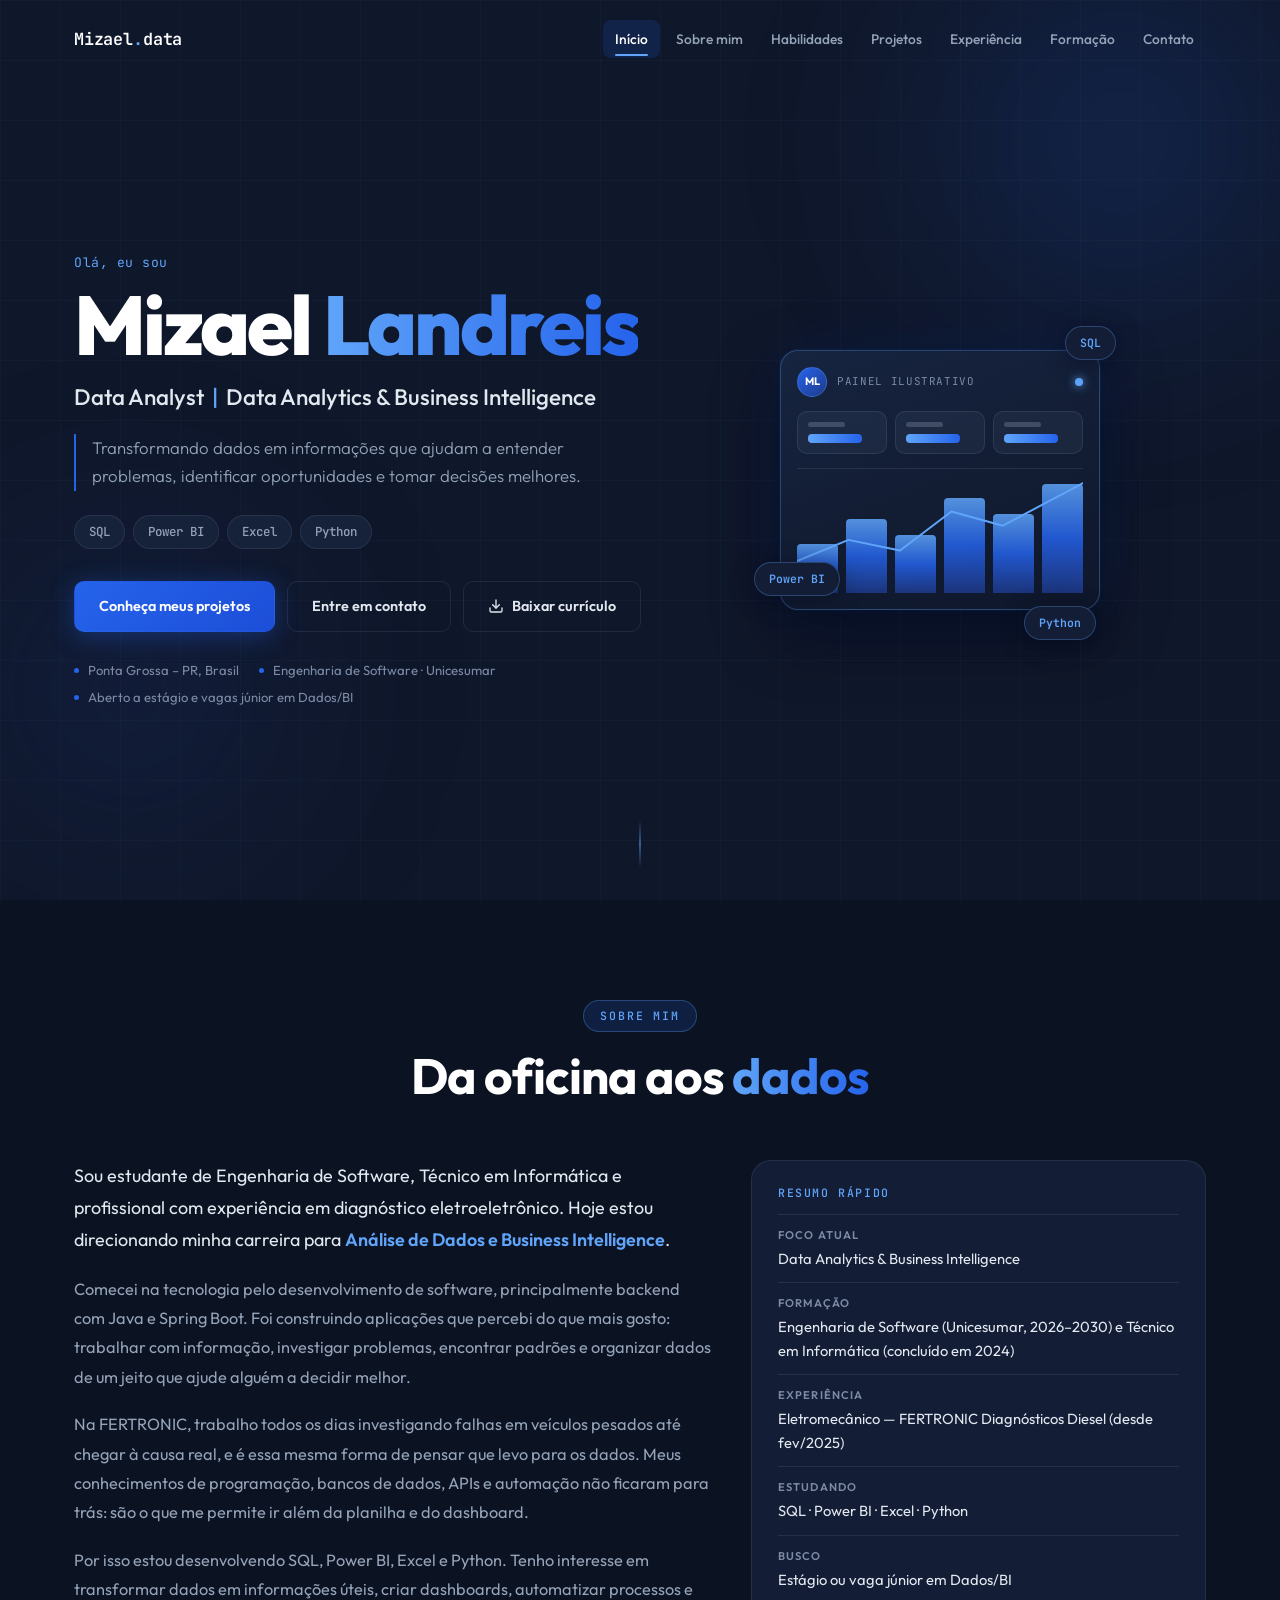
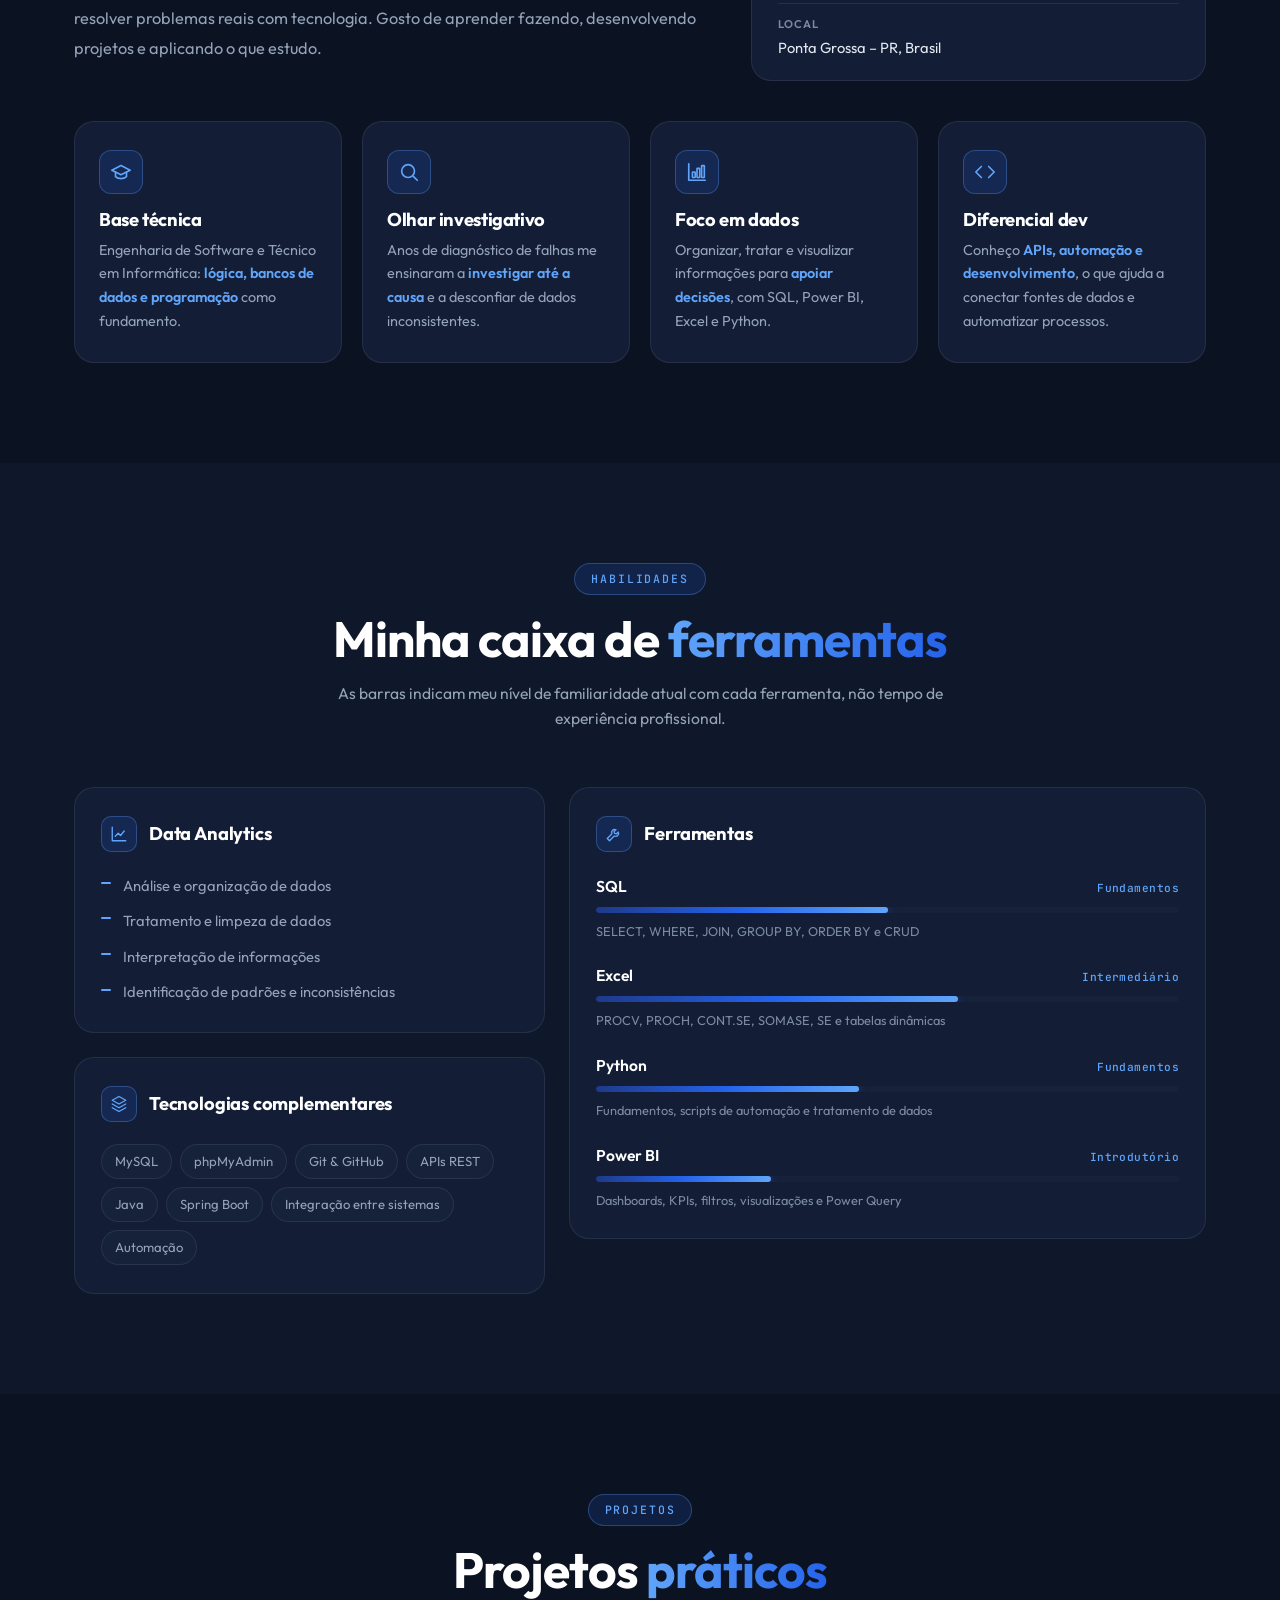
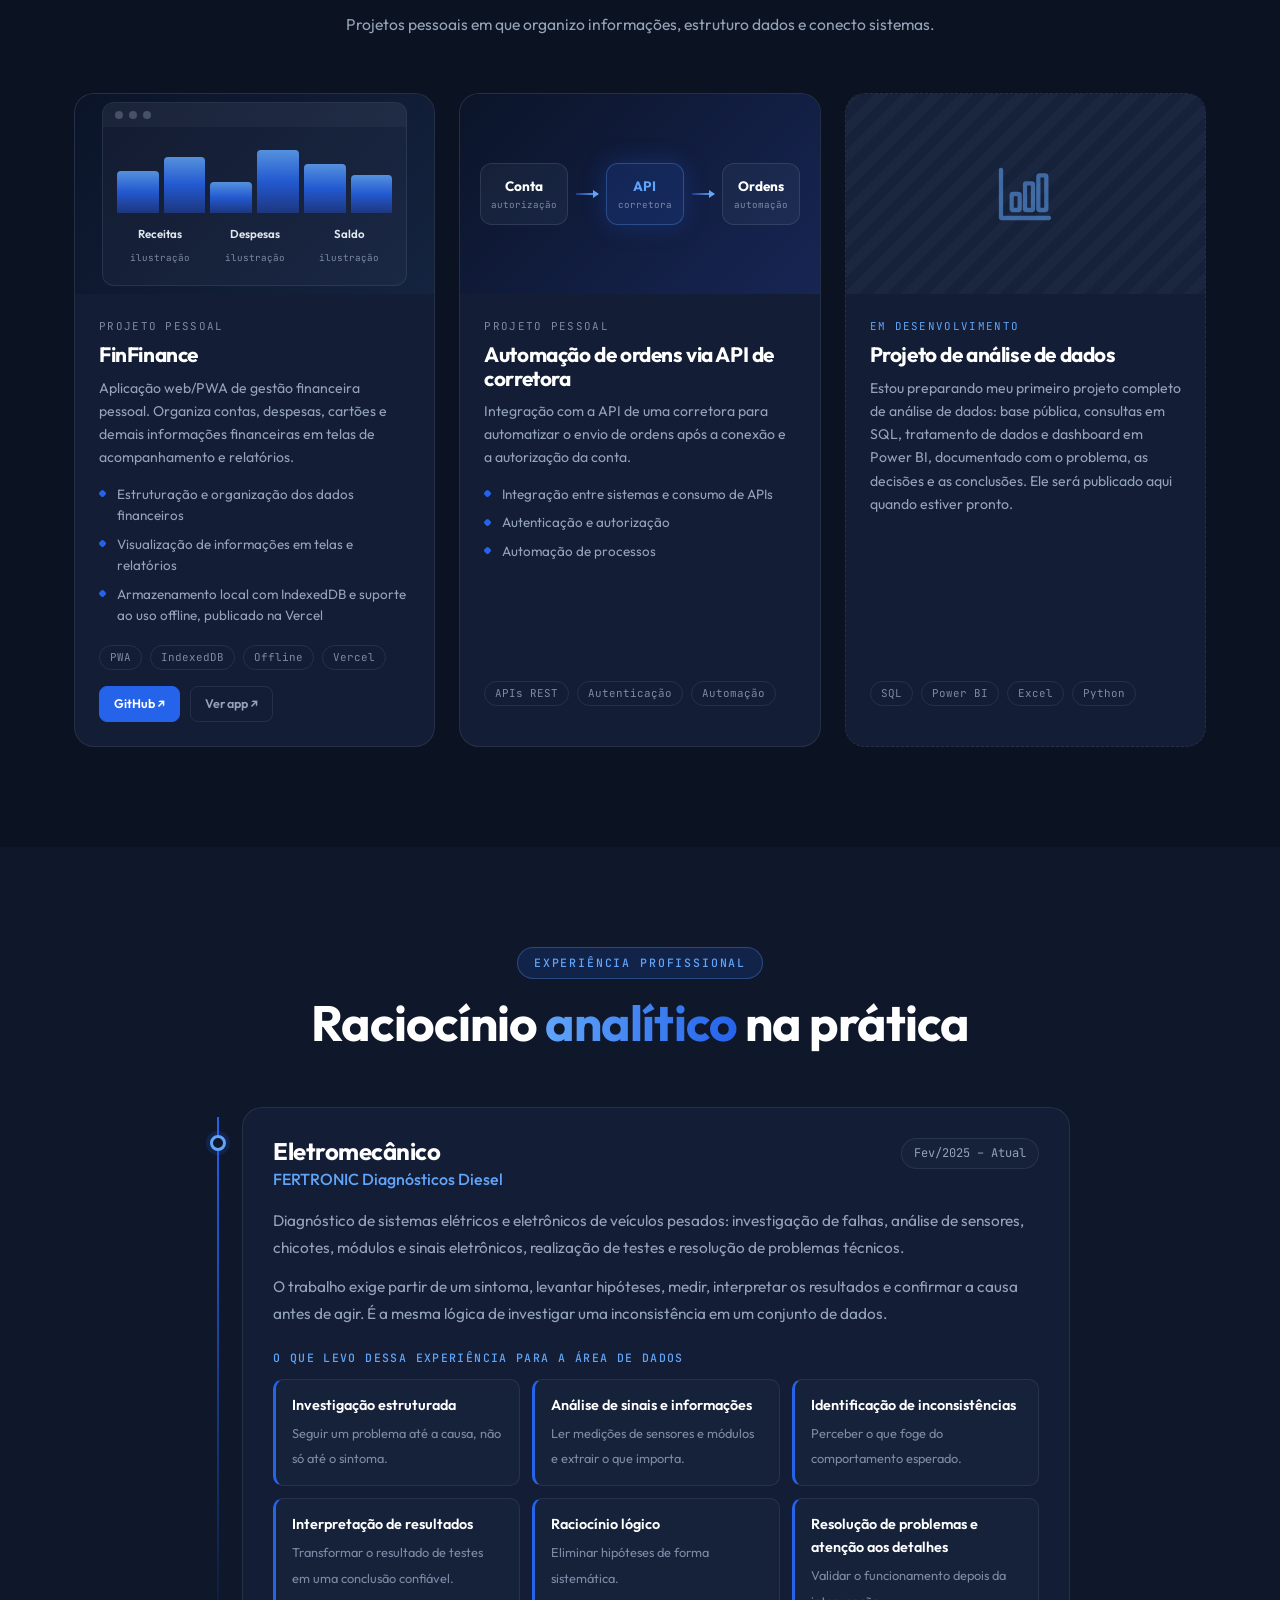
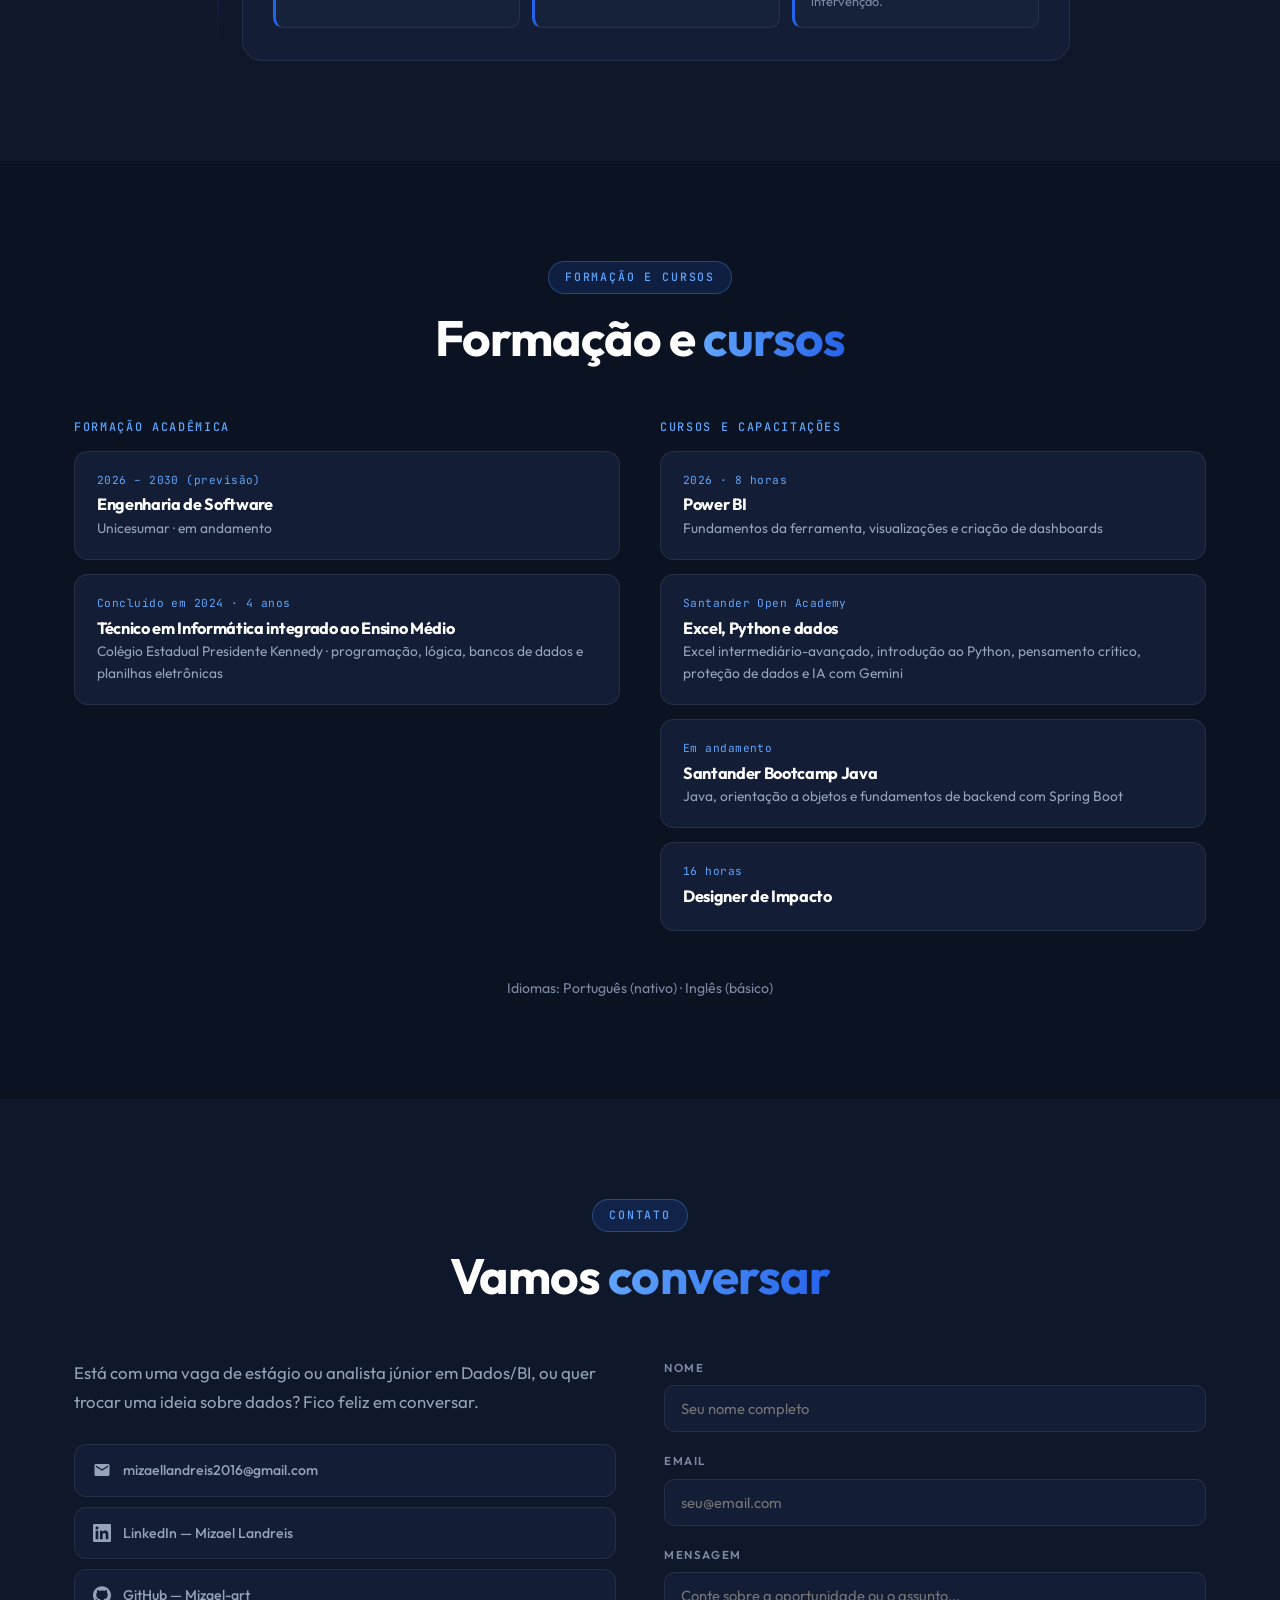
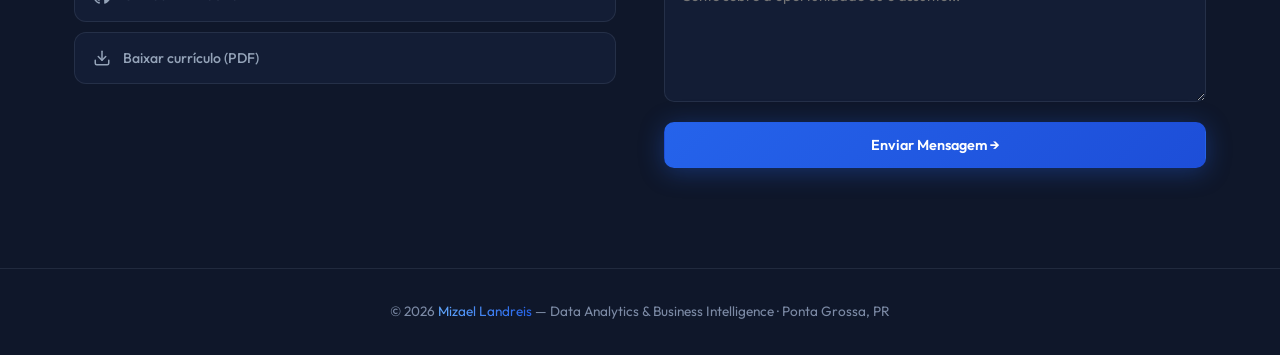
==== commit 052c17cc: "Atualiza links do projeto FinFinance" ====
--- a/index.html
+++ b/index.html
@@ -272,15 +272,14 @@
             <ul class="project-points">
               <li>Estruturação e organização dos dados financeiros</li>
               <li>Visualização de informações em telas e relatórios</li>
-              <li>Armazenamento local com IndexedDB e suporte ao uso offline, publicado no GitHub Pages</li>
+              <li>Armazenamento local com IndexedDB e suporte ao uso offline, publicado na Vercel</li>
             </ul>
             <div class="project-tags">
-              <span>PWA</span><span>IndexedDB</span><span>Offline</span><span>GitHub Pages</span>
+              <span>PWA</span><span>IndexedDB</span><span>Offline</span><span>Vercel</span>
             </div>
             <div class="project-links">
-              <a href="https://github.com/Mizael-art/appFinFinance" target="_blank" rel="noopener" class="plink plink-primary">GitHub ↗</a>
-              <a href="https://mizael-art.github.io/FinFinancesBr/" target="_blank" rel="noopener" class="plink plink-ghost">Ver app ↗</a>
-              <a href="https://finfinance-landing.vercel.app" target="_blank" rel="noopener" class="plink plink-ghost">Landing ↗</a>
+              <a href="https://github.com/Mizael-art/Finfinancesv2" target="_blank" rel="noopener" class="plink plink-primary">GitHub ↗</a>
+              <a href="https://finfinancev2.vercel.app/" target="_blank" rel="noopener" class="plink plink-ghost">Ver app ↗</a>
             </div>
           </div>
         </div>
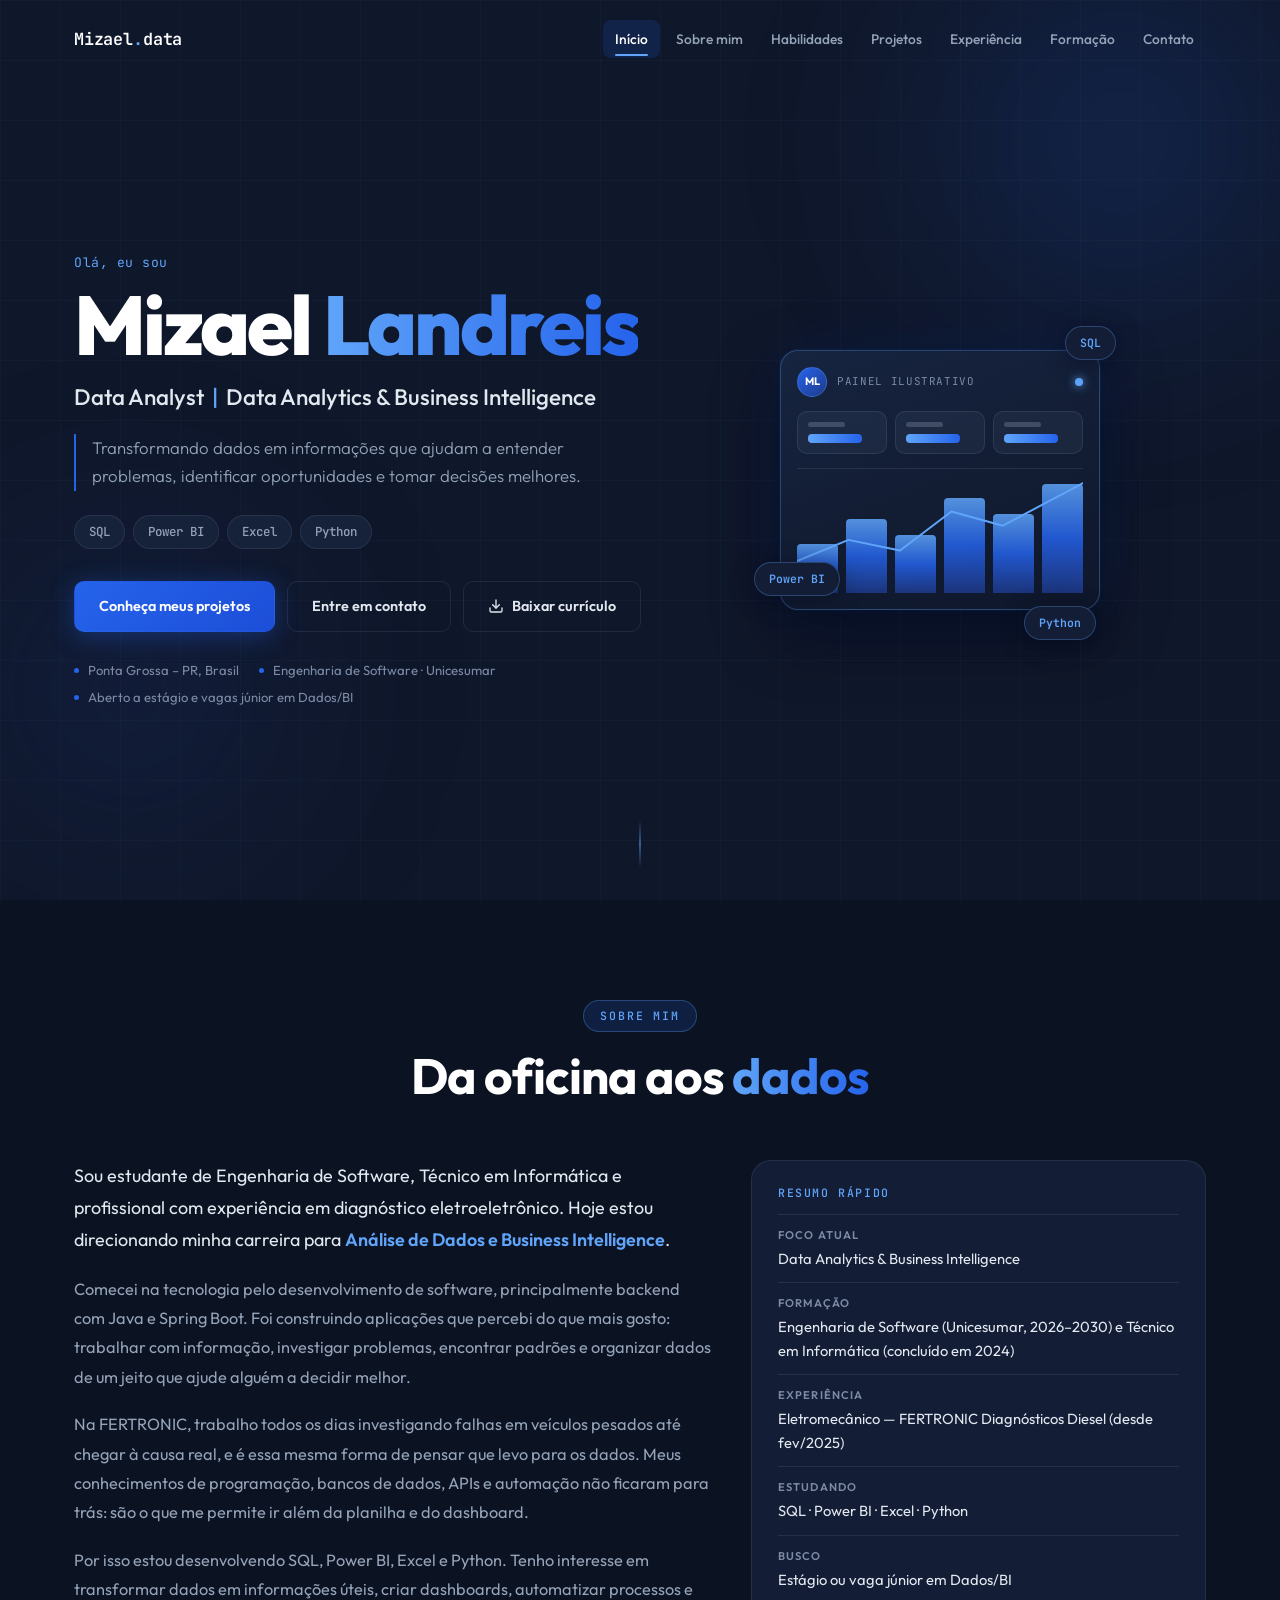
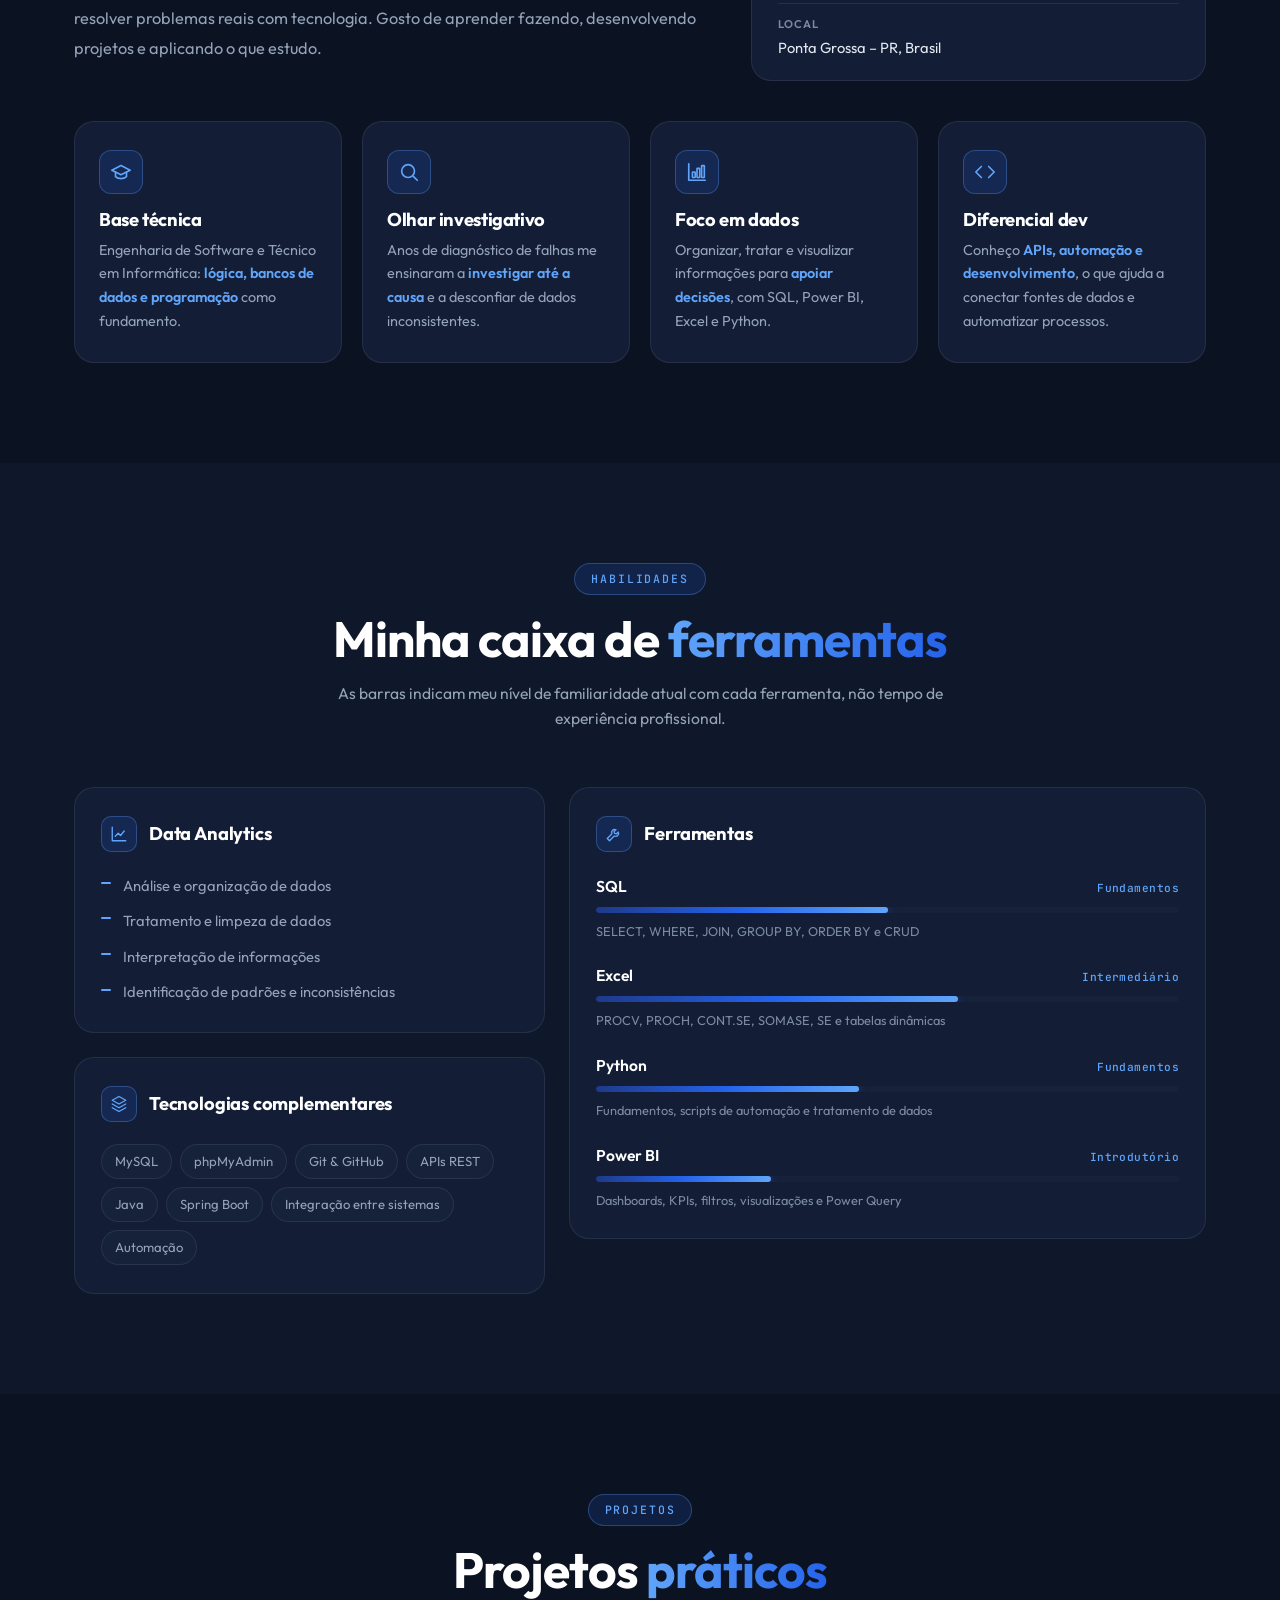
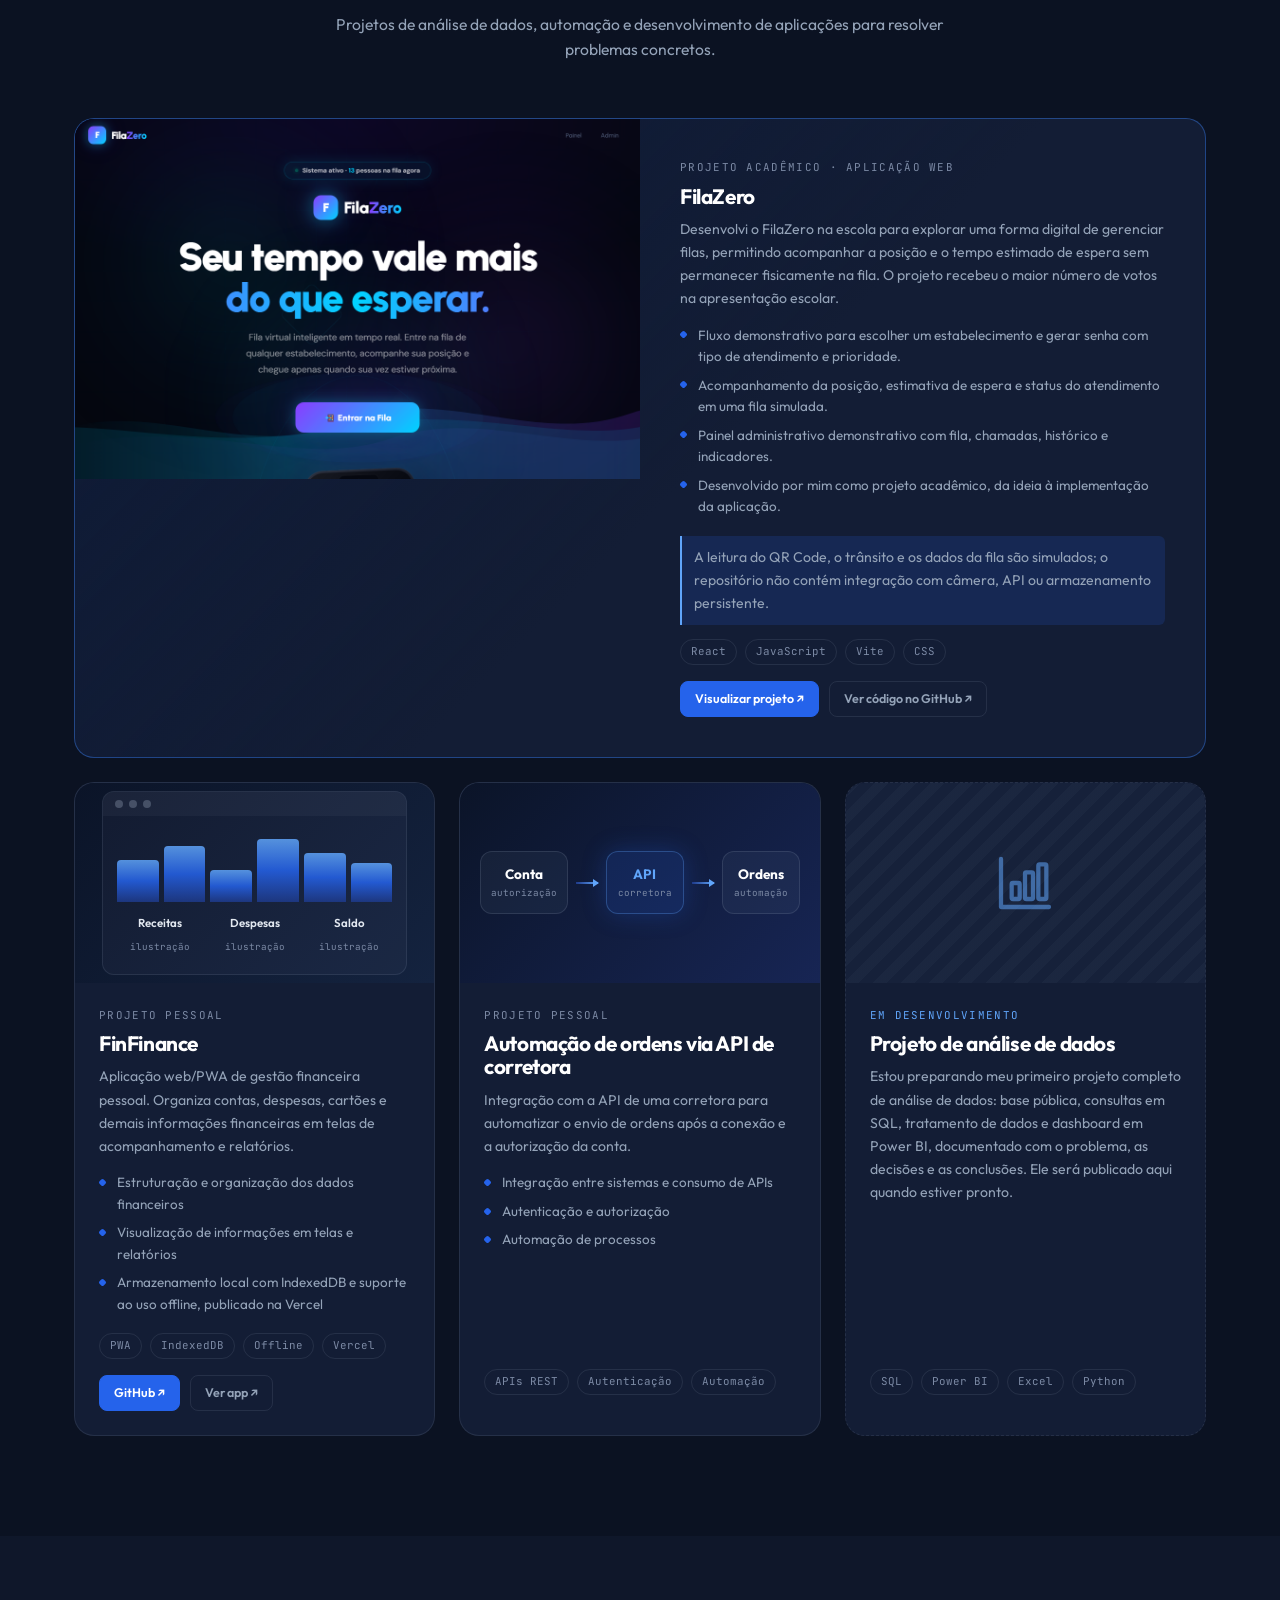
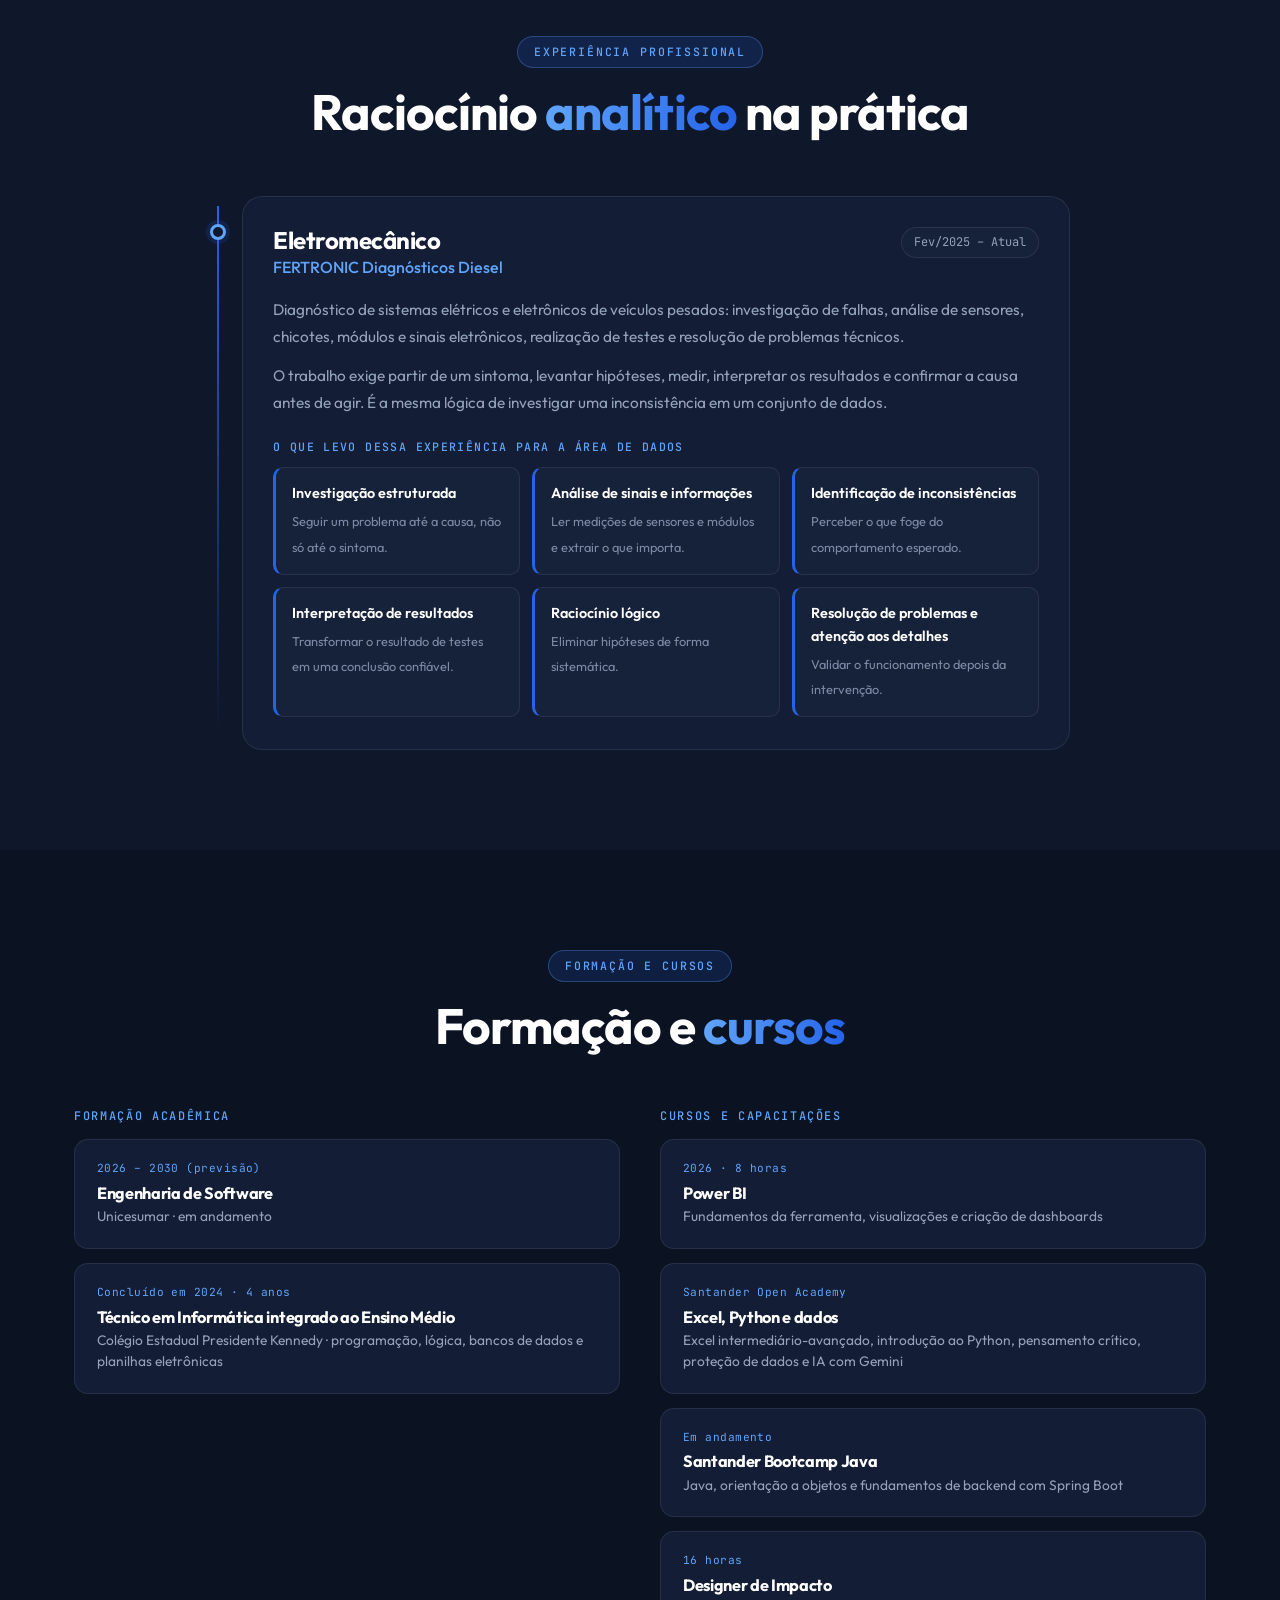
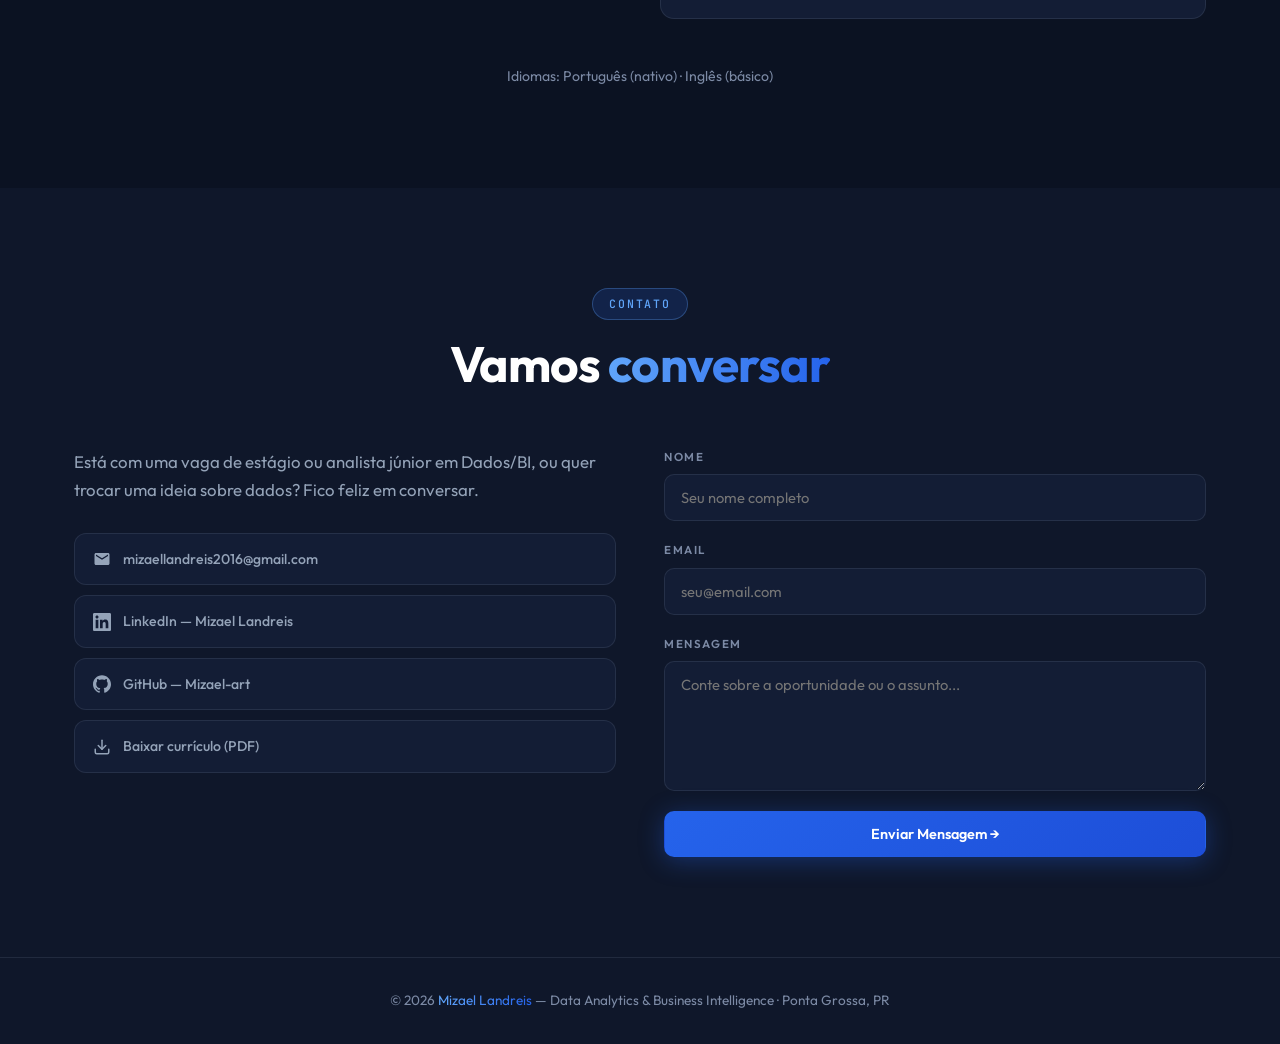
==== commit d8640b63: "Adiciona projeto acadêmico FilaZero ao portfólio" ====
--- a/index.html
+++ b/index.html
@@ -236,9 +236,36 @@
       <div class="section-header reveal">
         <span class="section-label">Projetos</span>
         <h2>Projetos <span class="accent">práticos</span></h2>
-        <p class="section-sub">Projetos pessoais em que organizo informações, estruturo dados e conecto sistemas.</p>
+        <p class="section-sub">Projetos de análise de dados, automação e desenvolvimento de aplicações para resolver problemas concretos.</p>
       </div>
       <div class="projects-grid">
+
+        <!-- FilaZero -->
+        <div class="project-card project-card-featured reveal">
+          <div class="project-thumb fila-zero-thumb">
+            <img src="assets/fila-zero-preview.png" alt="Captura da página inicial publicada do FilaZero, com a chamada para entrar na fila virtual" class="fila-zero-preview-image" loading="lazy" />
+            <div class="project-overlay"><span class="project-tag">Mais votado na apresentação escolar</span></div>
+          </div>
+          <div class="project-info">
+            <span class="project-kicker">Projeto acadêmico · Aplicação web</span>
+            <h3>FilaZero</h3>
+            <p>Desenvolvi o FilaZero na escola para explorar uma forma digital de gerenciar filas, permitindo acompanhar a posição e o tempo estimado de espera sem permanecer fisicamente na fila. O projeto recebeu o maior número de votos na apresentação escolar.</p>
+            <ul class="project-points">
+              <li>Fluxo demonstrativo para escolher um estabelecimento e gerar senha com tipo de atendimento e prioridade.</li>
+              <li>Acompanhamento da posição, estimativa de espera e status do atendimento em uma fila simulada.</li>
+              <li>Painel administrativo demonstrativo com fila, chamadas, histórico e indicadores.</li>
+              <li>Desenvolvido por mim como projeto acadêmico, da ideia à implementação da aplicação.</li>
+            </ul>
+            <p class="fila-zero-note">A leitura do QR Code, o trânsito e os dados da fila são simulados; o repositório não contém integração com câmera, API ou armazenamento persistente.</p>
+            <div class="project-tags">
+              <span>React</span><span>JavaScript</span><span>Vite</span><span>CSS</span>
+            </div>
+            <div class="project-links">
+              <a href="https://fila-zero-two.vercel.app/" target="_blank" rel="noopener" class="plink plink-primary">Visualizar projeto ↗</a>
+              <a href="https://github.com/Mizael-art/FilaZero" target="_blank" rel="noopener" class="plink plink-ghost">Ver código no GitHub ↗</a>
+            </div>
+          </div>
+        </div>
 
         <!-- FinFinance -->
         <div class="project-card reveal">
--- a/style.css
+++ b/style.css
@@ -405,6 +405,26 @@
   border-color: var(--blue-line); transform: translateY(-6px);
   box-shadow: 0 16px 48px rgba(2,6,23,0.5), 0 0 0 1px rgba(37,99,235,0.2);
 }
+.project-card-featured {
+  grid-column: 1 / -1;
+  display: grid;
+  grid-template-columns: minmax(0, 1fr) minmax(0, 1fr);
+  border-color: rgba(59,130,246,0.42);
+  background: linear-gradient(135deg, rgba(37,99,235,0.1), var(--card) 55%);
+}
+.project-card-featured .project-info { padding: clamp(24px, 4vw, 40px); }
+.fila-zero-thumb { height: 100%; min-height: 360px; background: linear-gradient(145deg, #070b19, #111433); }
+.fila-zero-preview-image {
+  display: block; width: 100%; height: 100%; min-height: 360px;
+  object-fit: cover; object-position: top center; transition: transform 0.5s ease;
+}
+.project-card-featured:hover .fila-zero-preview-image { transform: scale(1.025); }
+.fila-zero-note {
+  padding: 10px 12px; margin: 0 0 18px;
+  border-left: 2px solid var(--blue-light); border-radius: 0 6px 6px 0;
+  background: var(--blue-glow); color: var(--text-dim);
+  font-size: 0.76rem; line-height: 1.55;
+}
 
 .project-thumb {
   position: relative; height: 200px; overflow: hidden;
@@ -656,6 +676,8 @@
 }
 @media (max-width: 640px) {
   .projects-grid { grid-template-columns: 1fr; }
+  .project-card-featured { grid-template-columns: 1fr; }
+  .fila-zero-thumb, .fila-zero-preview-image { min-height: 0; height: 220px; }
   .section-pad { padding: 72px 0; }
   .section-header { margin-bottom: 40px; }
   .hero-meta { flex-direction: column; align-items: center; }
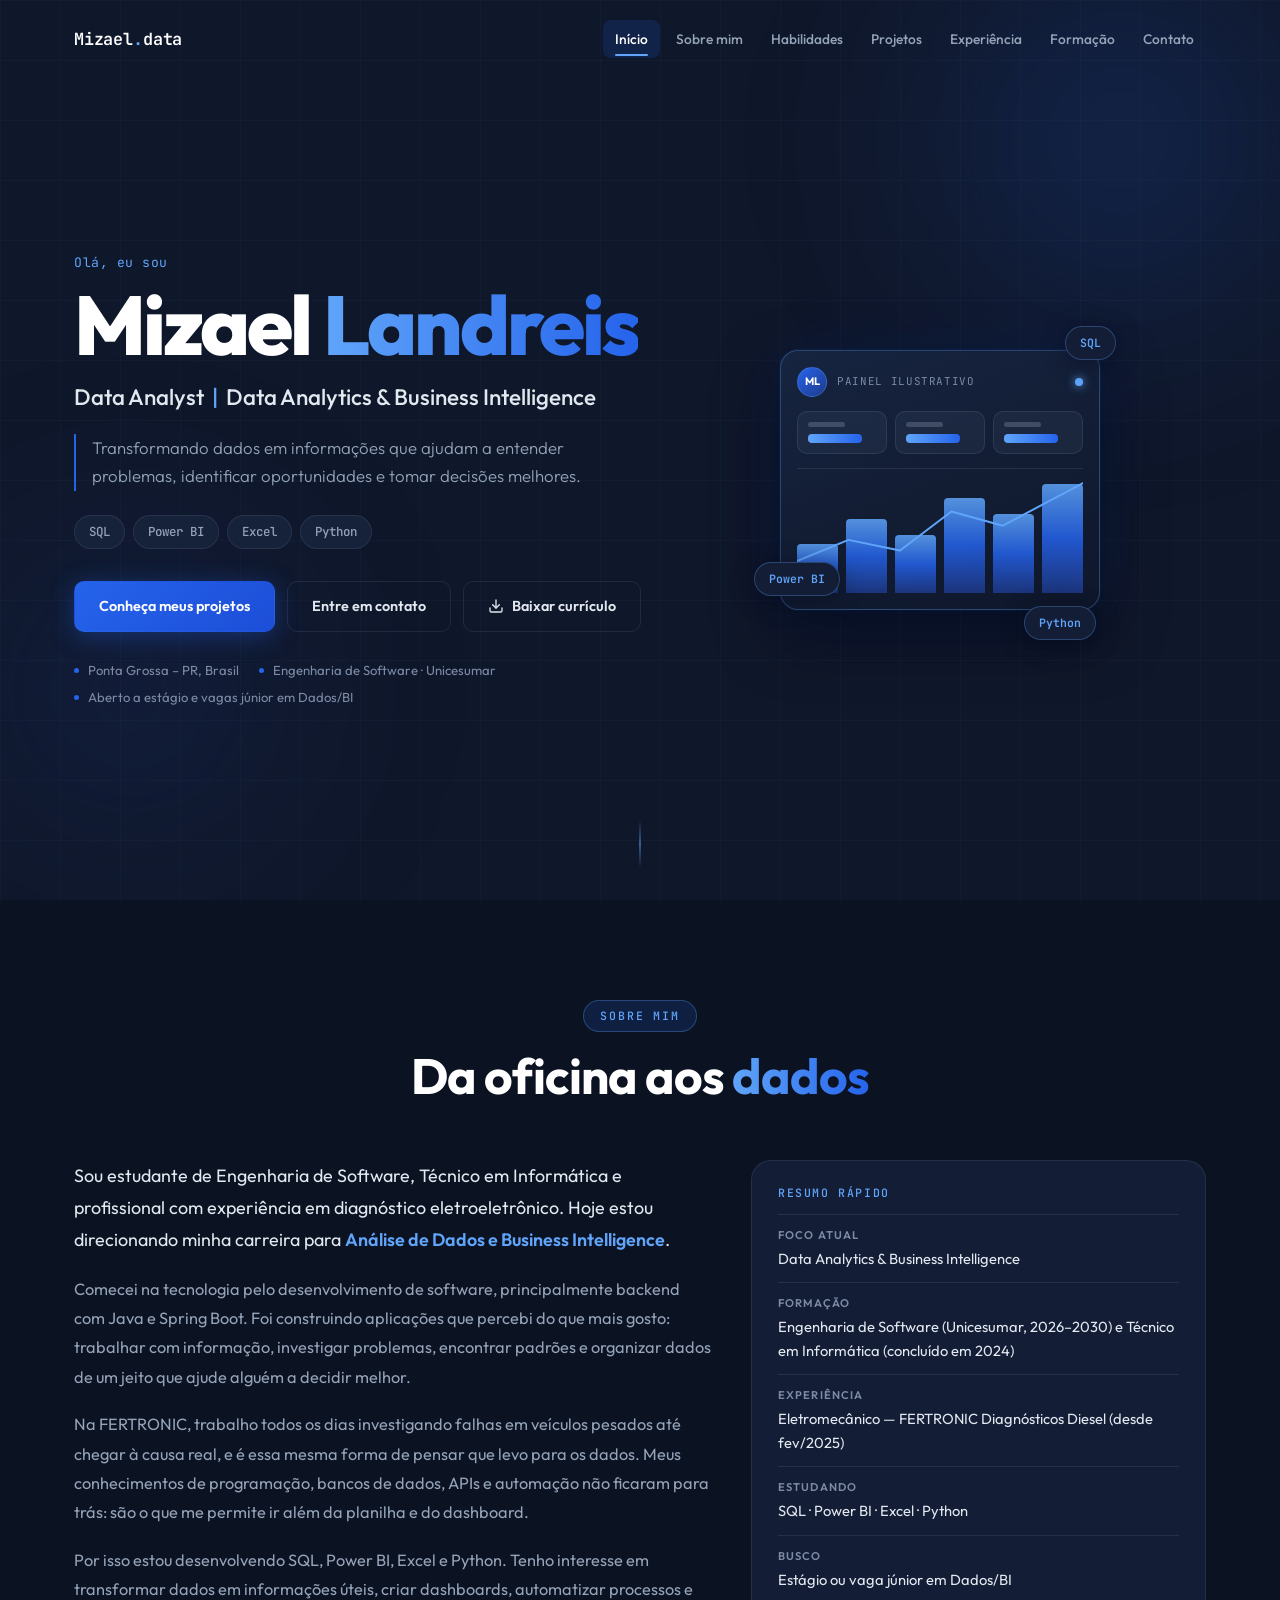
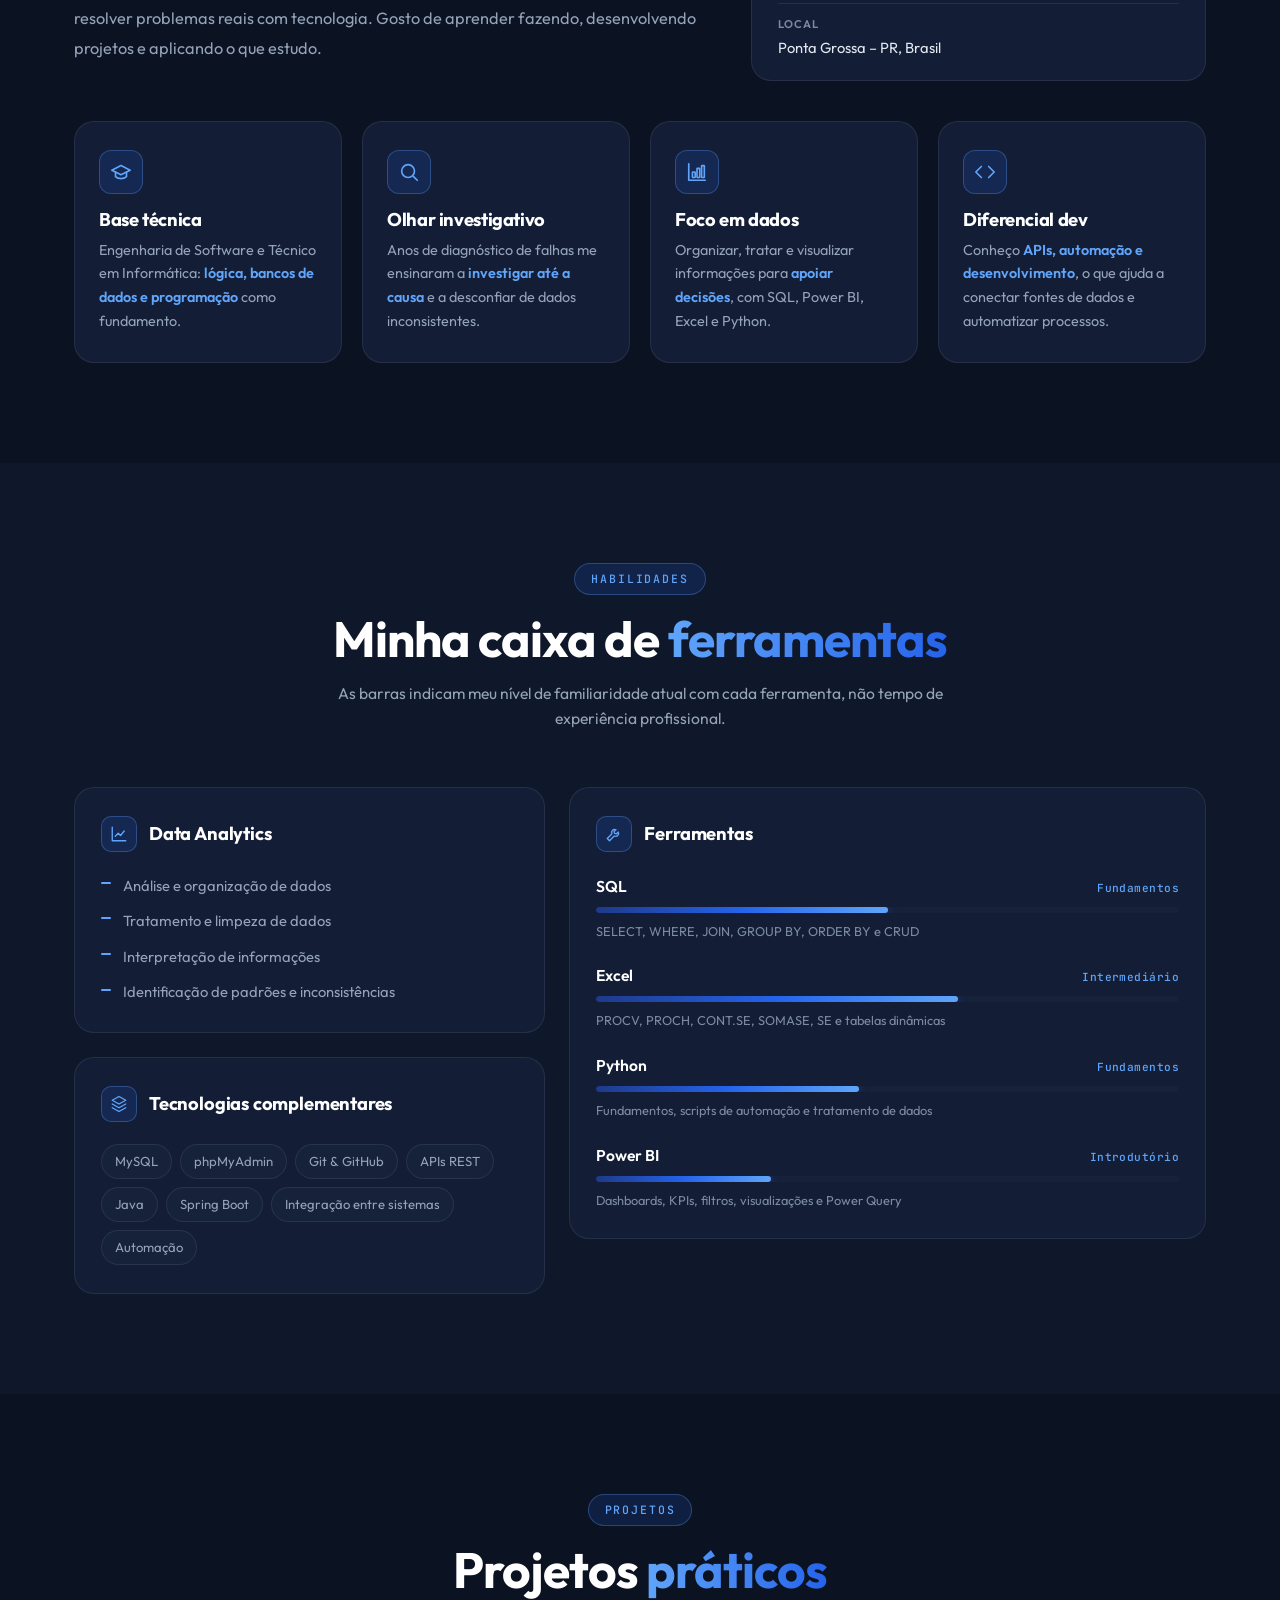
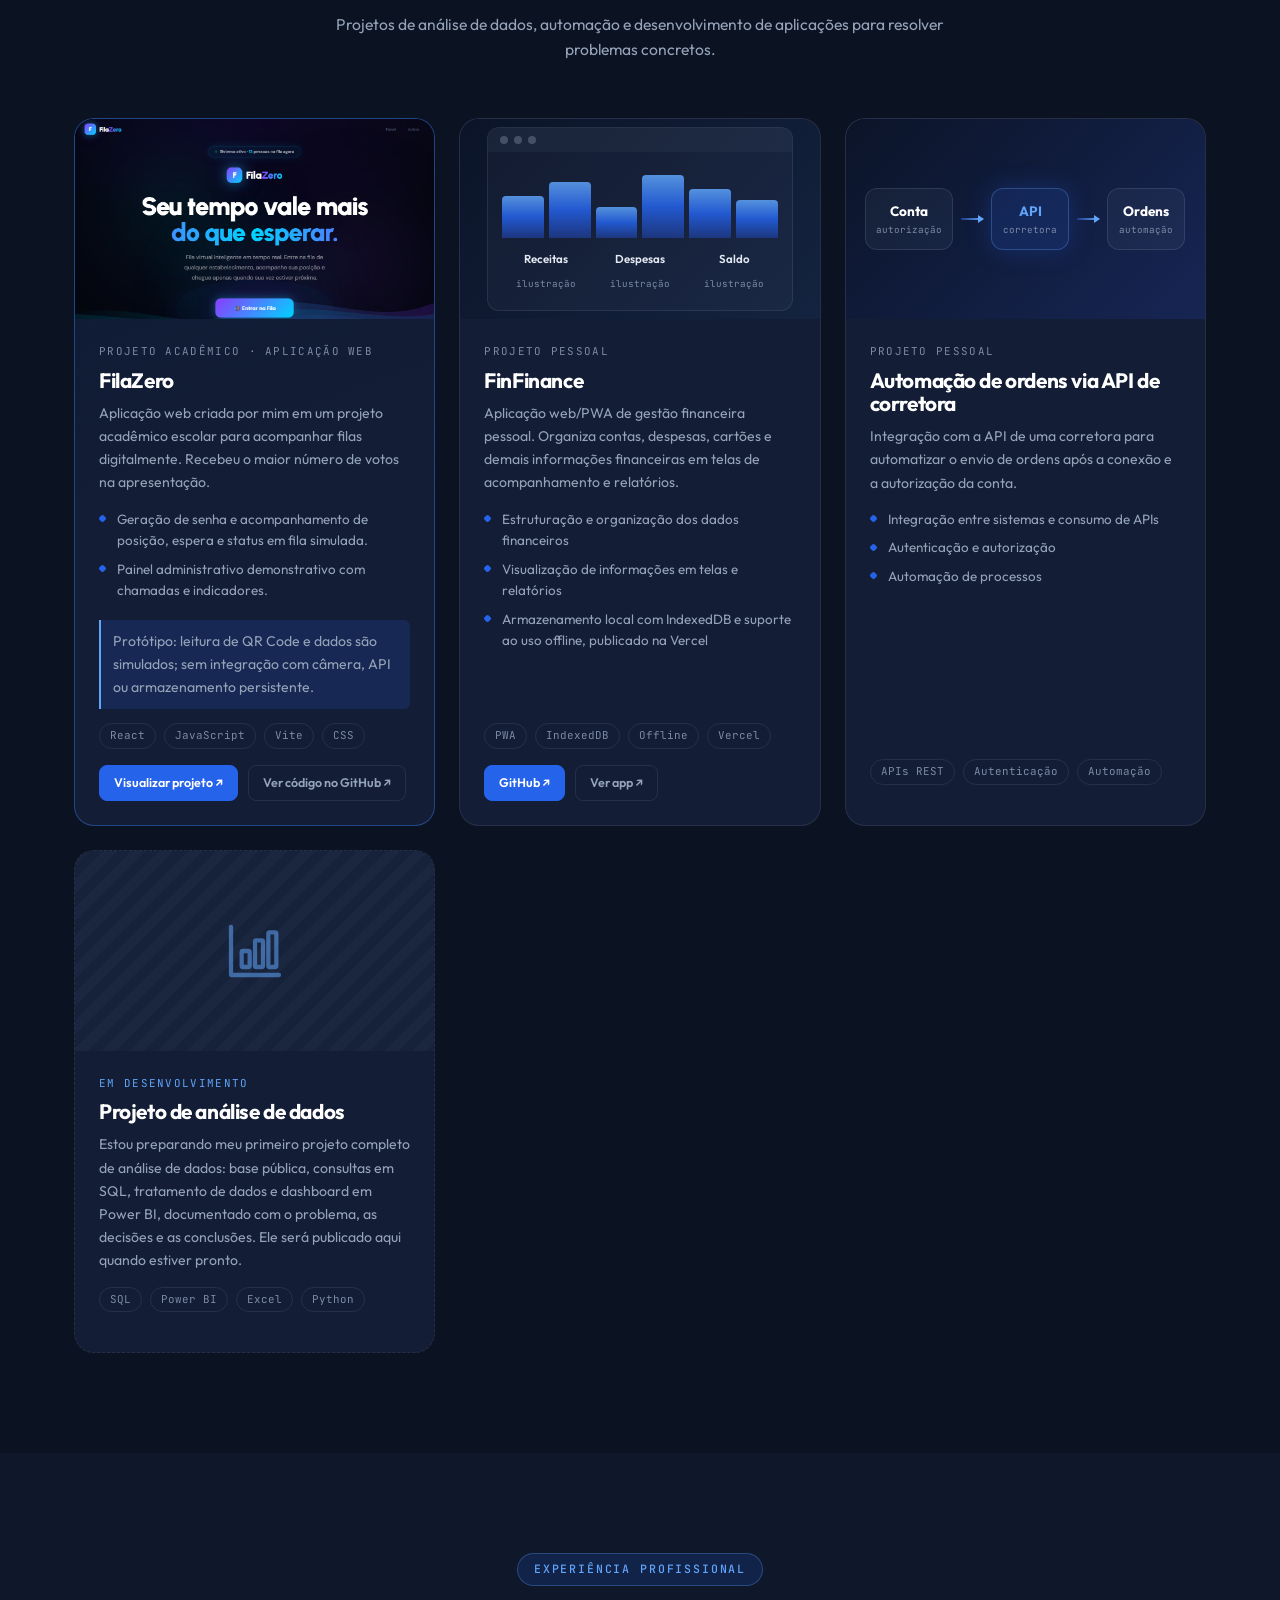
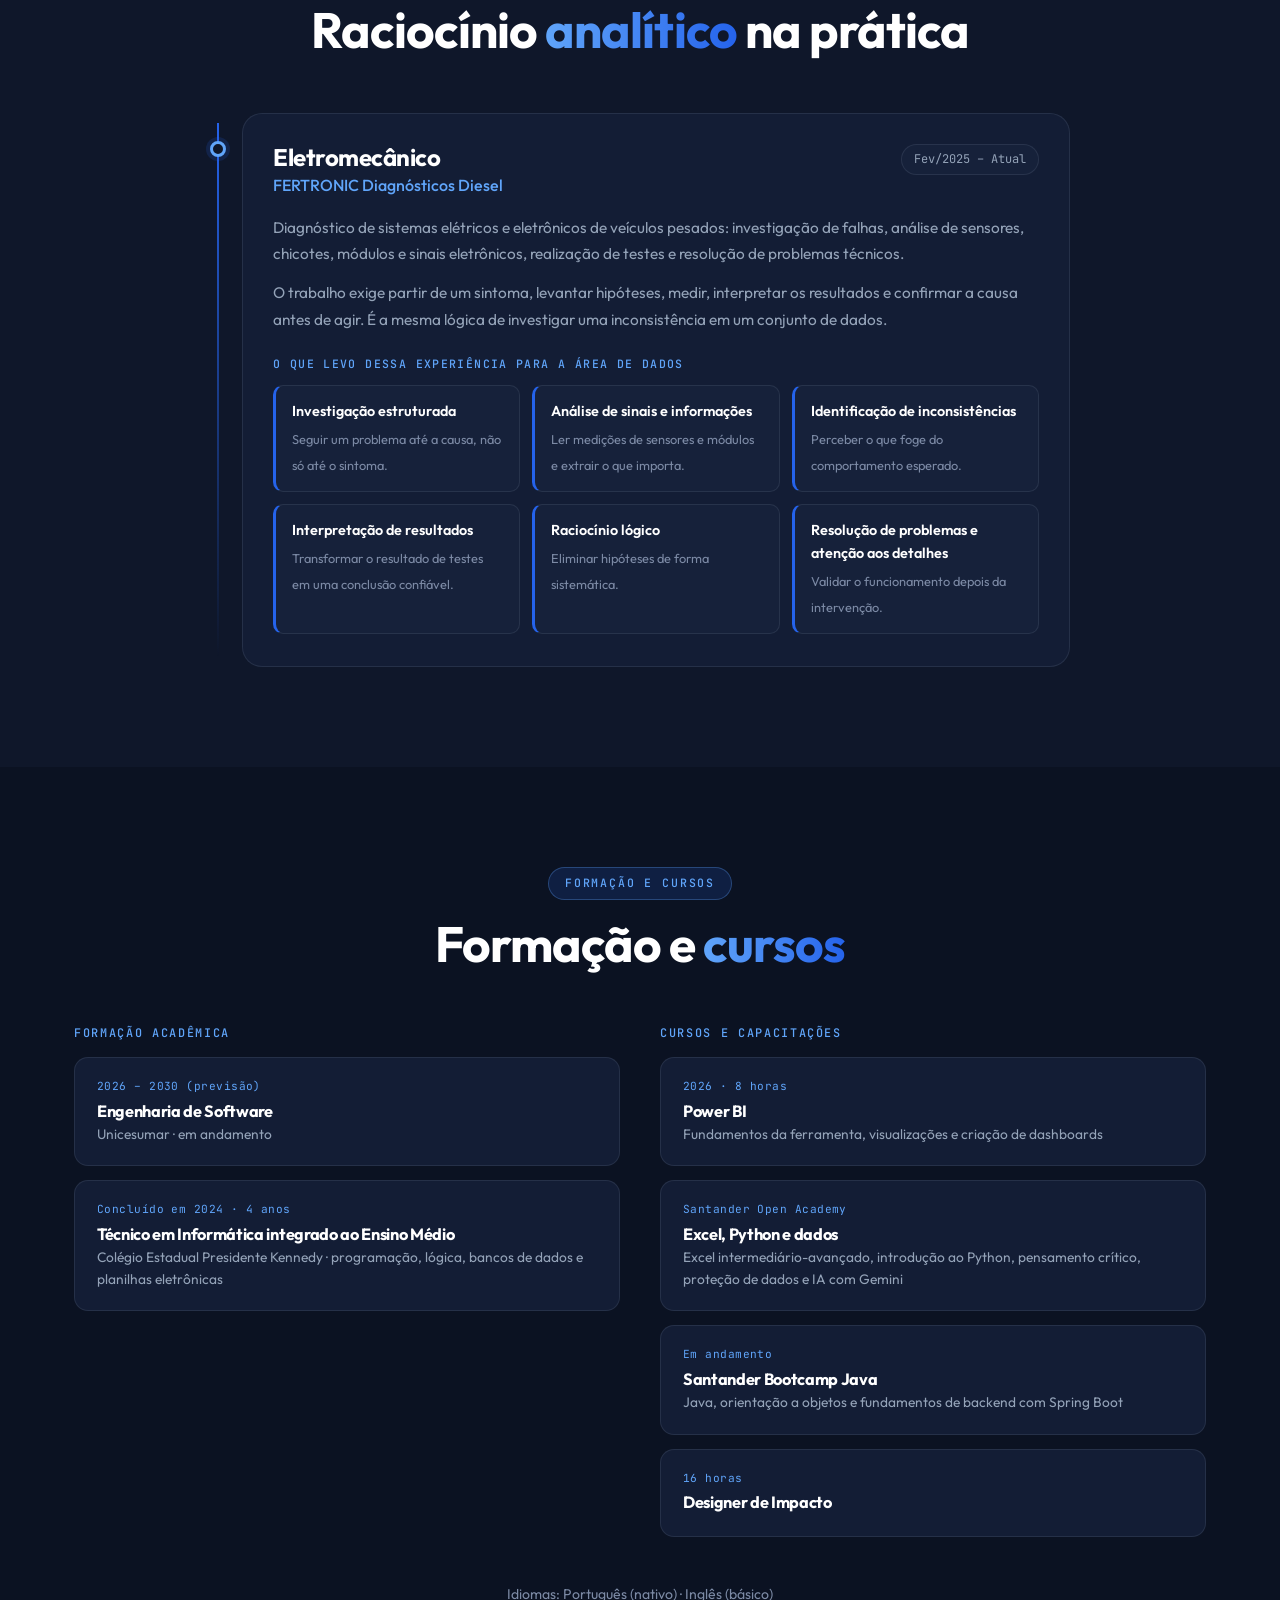
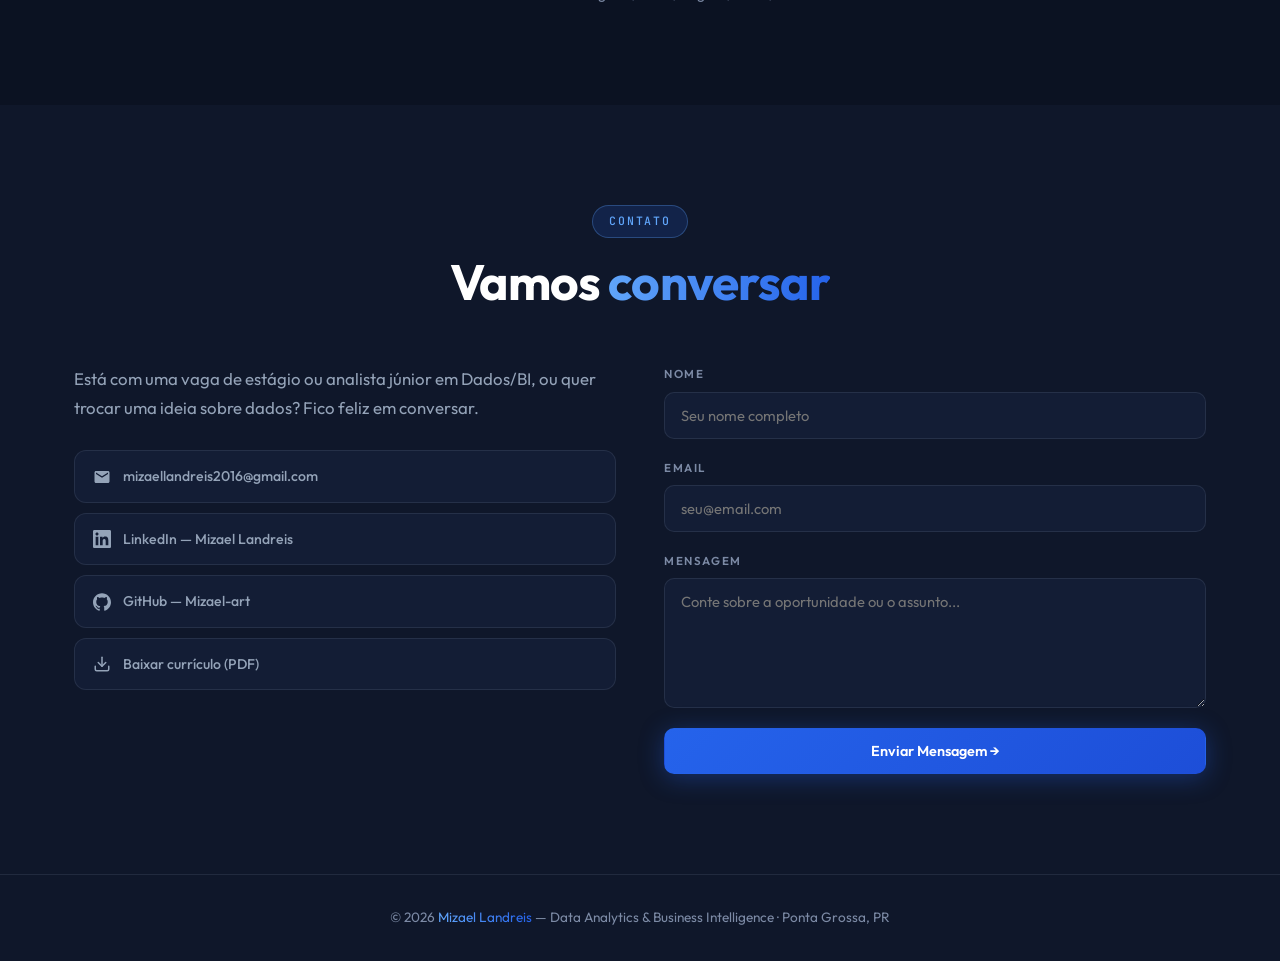
==== commit 98b245a9: "Ajusta proporção do card FilaZero" ====
--- a/index.html
+++ b/index.html
@@ -244,19 +244,17 @@
         <div class="project-card project-card-featured reveal">
           <div class="project-thumb fila-zero-thumb">
             <img src="assets/fila-zero-preview.png" alt="Captura da página inicial publicada do FilaZero, com a chamada para entrar na fila virtual" class="fila-zero-preview-image" loading="lazy" />
-            <div class="project-overlay"><span class="project-tag">Mais votado na apresentação escolar</span></div>
+            <div class="project-overlay"><span class="project-tag">Destaque acadêmico</span></div>
           </div>
           <div class="project-info">
             <span class="project-kicker">Projeto acadêmico · Aplicação web</span>
             <h3>FilaZero</h3>
-            <p>Desenvolvi o FilaZero na escola para explorar uma forma digital de gerenciar filas, permitindo acompanhar a posição e o tempo estimado de espera sem permanecer fisicamente na fila. O projeto recebeu o maior número de votos na apresentação escolar.</p>
+            <p>Aplicação web criada por mim em um projeto acadêmico escolar para acompanhar filas digitalmente. Recebeu o maior número de votos na apresentação.</p>
             <ul class="project-points">
-              <li>Fluxo demonstrativo para escolher um estabelecimento e gerar senha com tipo de atendimento e prioridade.</li>
-              <li>Acompanhamento da posição, estimativa de espera e status do atendimento em uma fila simulada.</li>
-              <li>Painel administrativo demonstrativo com fila, chamadas, histórico e indicadores.</li>
-              <li>Desenvolvido por mim como projeto acadêmico, da ideia à implementação da aplicação.</li>
+              <li>Geração de senha e acompanhamento de posição, espera e status em fila simulada.</li>
+              <li>Painel administrativo demonstrativo com chamadas e indicadores.</li>
             </ul>
-            <p class="fila-zero-note">A leitura do QR Code, o trânsito e os dados da fila são simulados; o repositório não contém integração com câmera, API ou armazenamento persistente.</p>
+            <p class="fila-zero-note">Protótipo: leitura de QR Code e dados são simulados; sem integração com câmera, API ou armazenamento persistente.</p>
             <div class="project-tags">
               <span>React</span><span>JavaScript</span><span>Vite</span><span>CSS</span>
             </div>
--- a/style.css
+++ b/style.css
@@ -406,16 +406,12 @@
   box-shadow: 0 16px 48px rgba(2,6,23,0.5), 0 0 0 1px rgba(37,99,235,0.2);
 }
 .project-card-featured {
-  grid-column: 1 / -1;
-  display: grid;
-  grid-template-columns: minmax(0, 1fr) minmax(0, 1fr);
   border-color: rgba(59,130,246,0.42);
-  background: linear-gradient(135deg, rgba(37,99,235,0.1), var(--card) 55%);
-}
-.project-card-featured .project-info { padding: clamp(24px, 4vw, 40px); }
-.fila-zero-thumb { height: 100%; min-height: 360px; background: linear-gradient(145deg, #070b19, #111433); }
+  background: linear-gradient(160deg, rgba(37,99,235,0.1), var(--card) 45%);
+}
+.fila-zero-thumb { background: linear-gradient(145deg, #070b19, #111433); }
 .fila-zero-preview-image {
-  display: block; width: 100%; height: 100%; min-height: 360px;
+  display: block; width: 100%; height: 100%;
   object-fit: cover; object-position: top center; transition: transform 0.5s ease;
 }
 .project-card-featured:hover .fila-zero-preview-image { transform: scale(1.025); }
@@ -676,8 +672,6 @@
 }
 @media (max-width: 640px) {
   .projects-grid { grid-template-columns: 1fr; }
-  .project-card-featured { grid-template-columns: 1fr; }
-  .fila-zero-thumb, .fila-zero-preview-image { min-height: 0; height: 220px; }
   .section-pad { padding: 72px 0; }
   .section-header { margin-bottom: 40px; }
   .hero-meta { flex-direction: column; align-items: center; }
